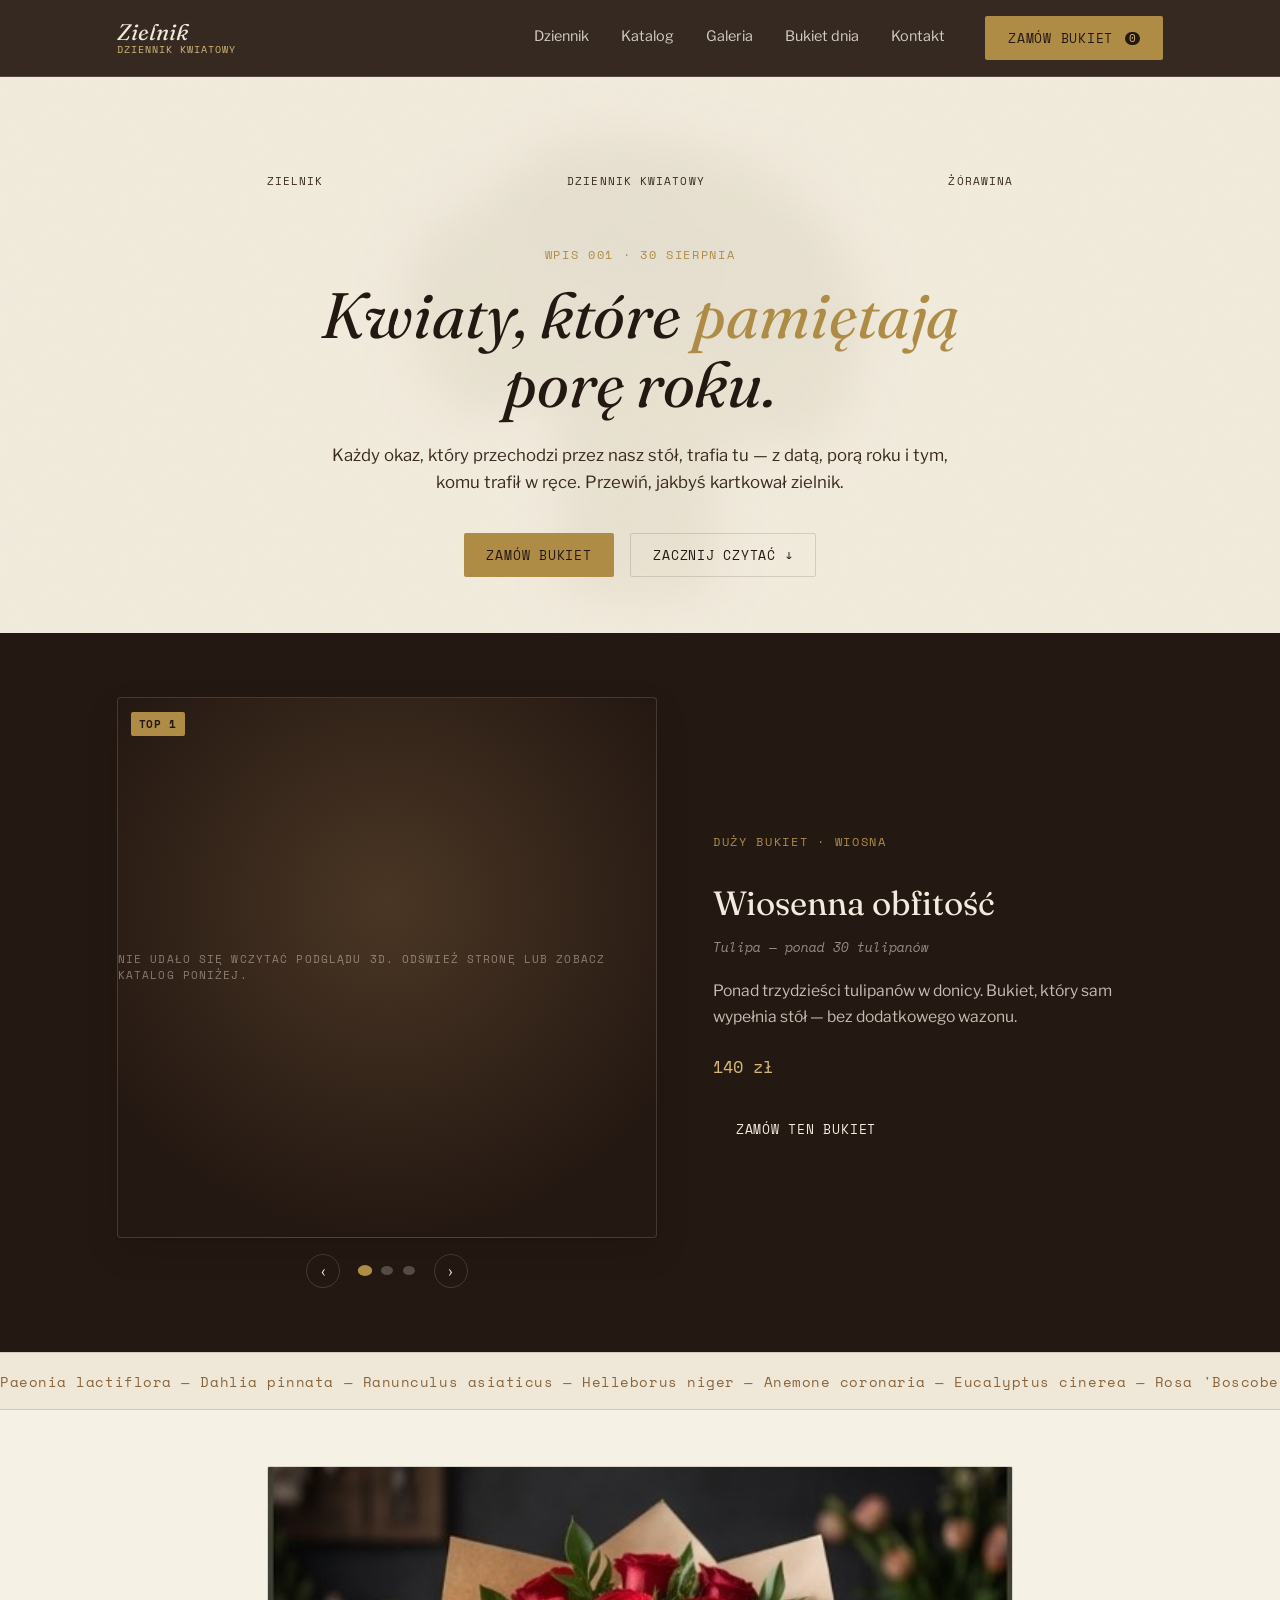
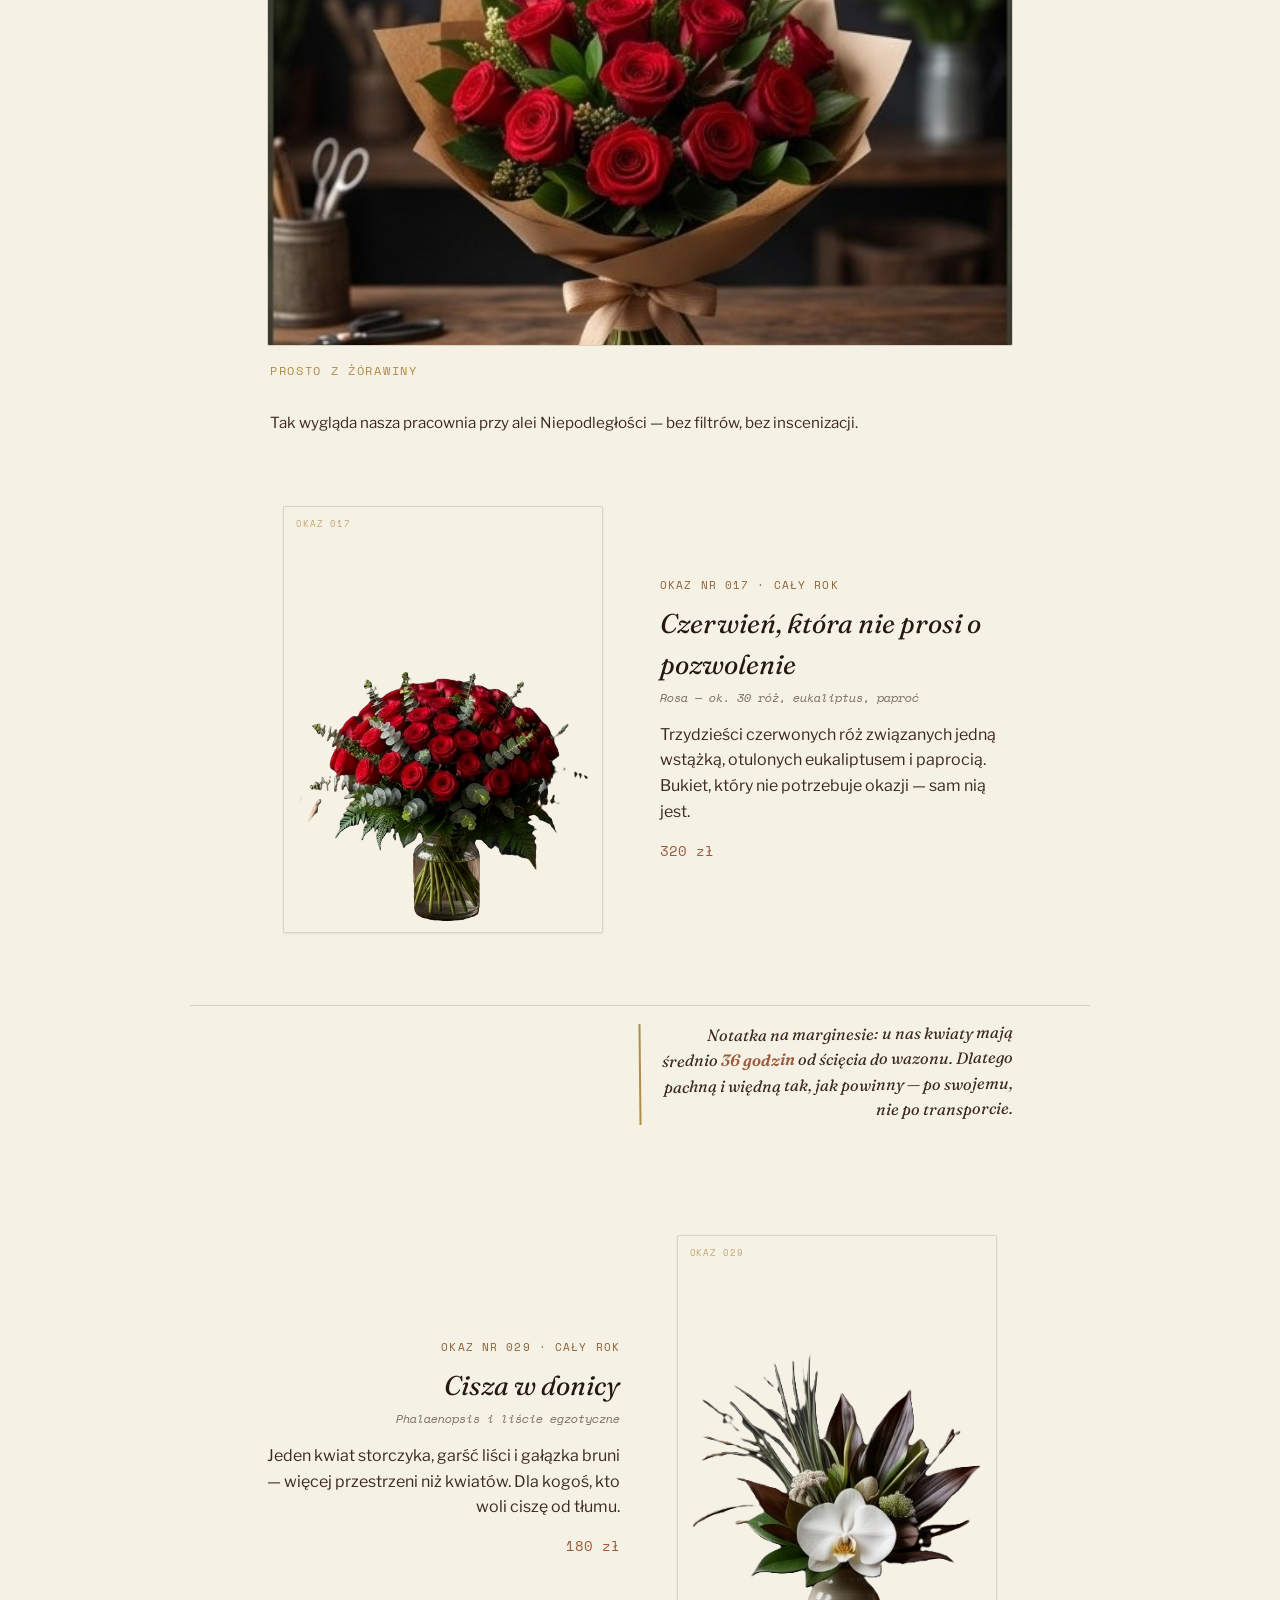
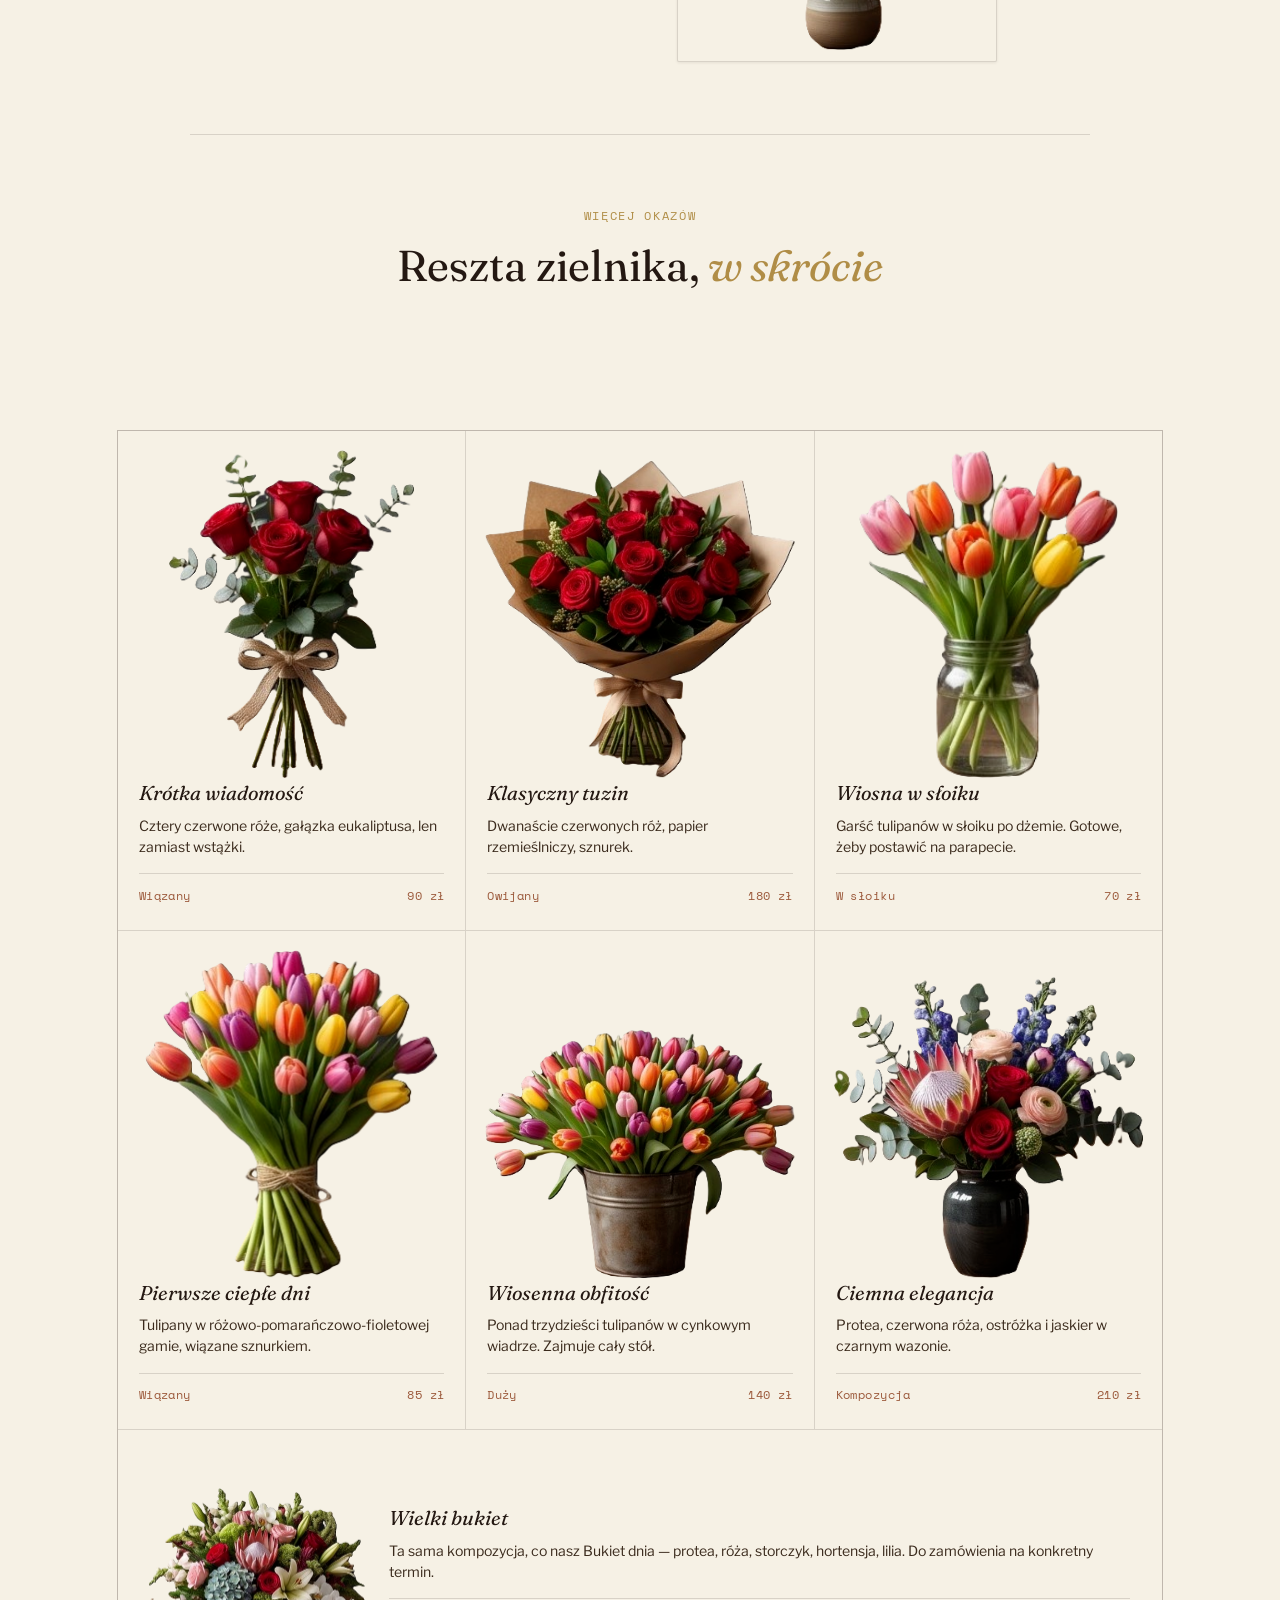
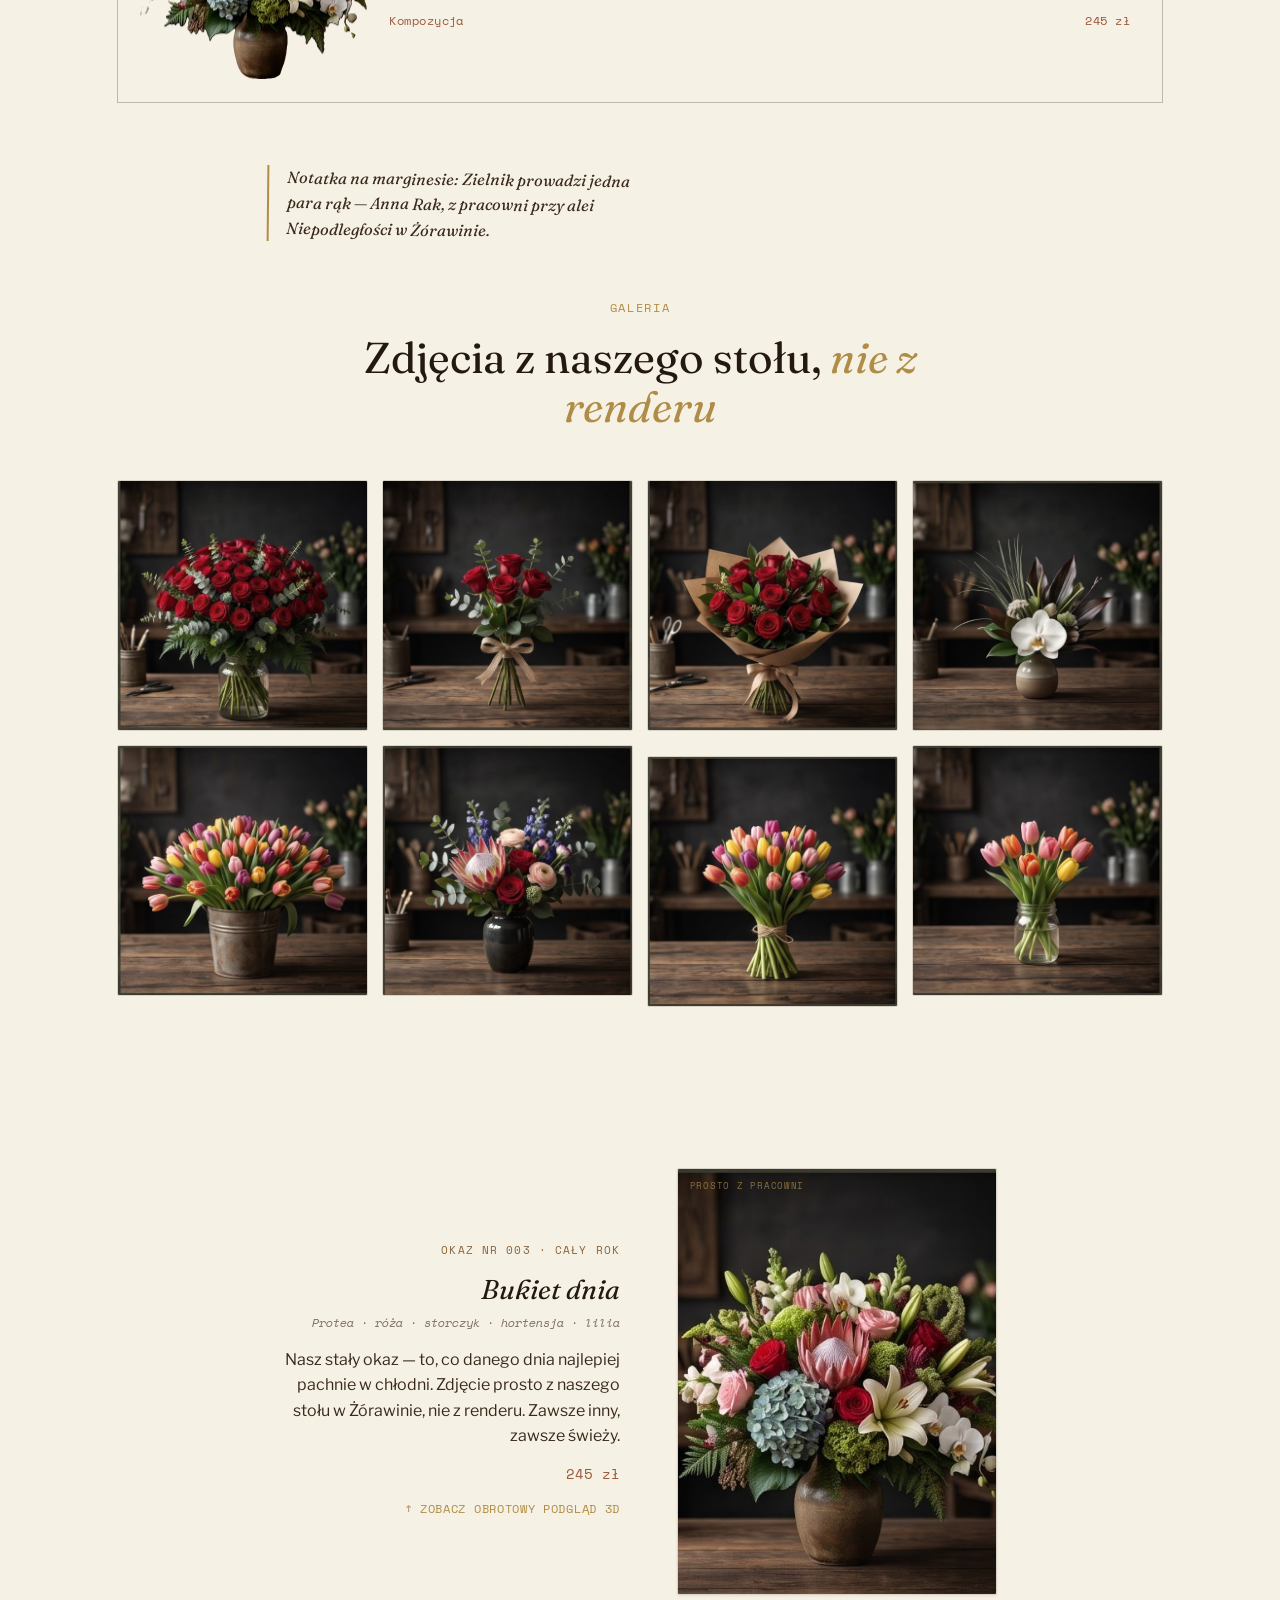
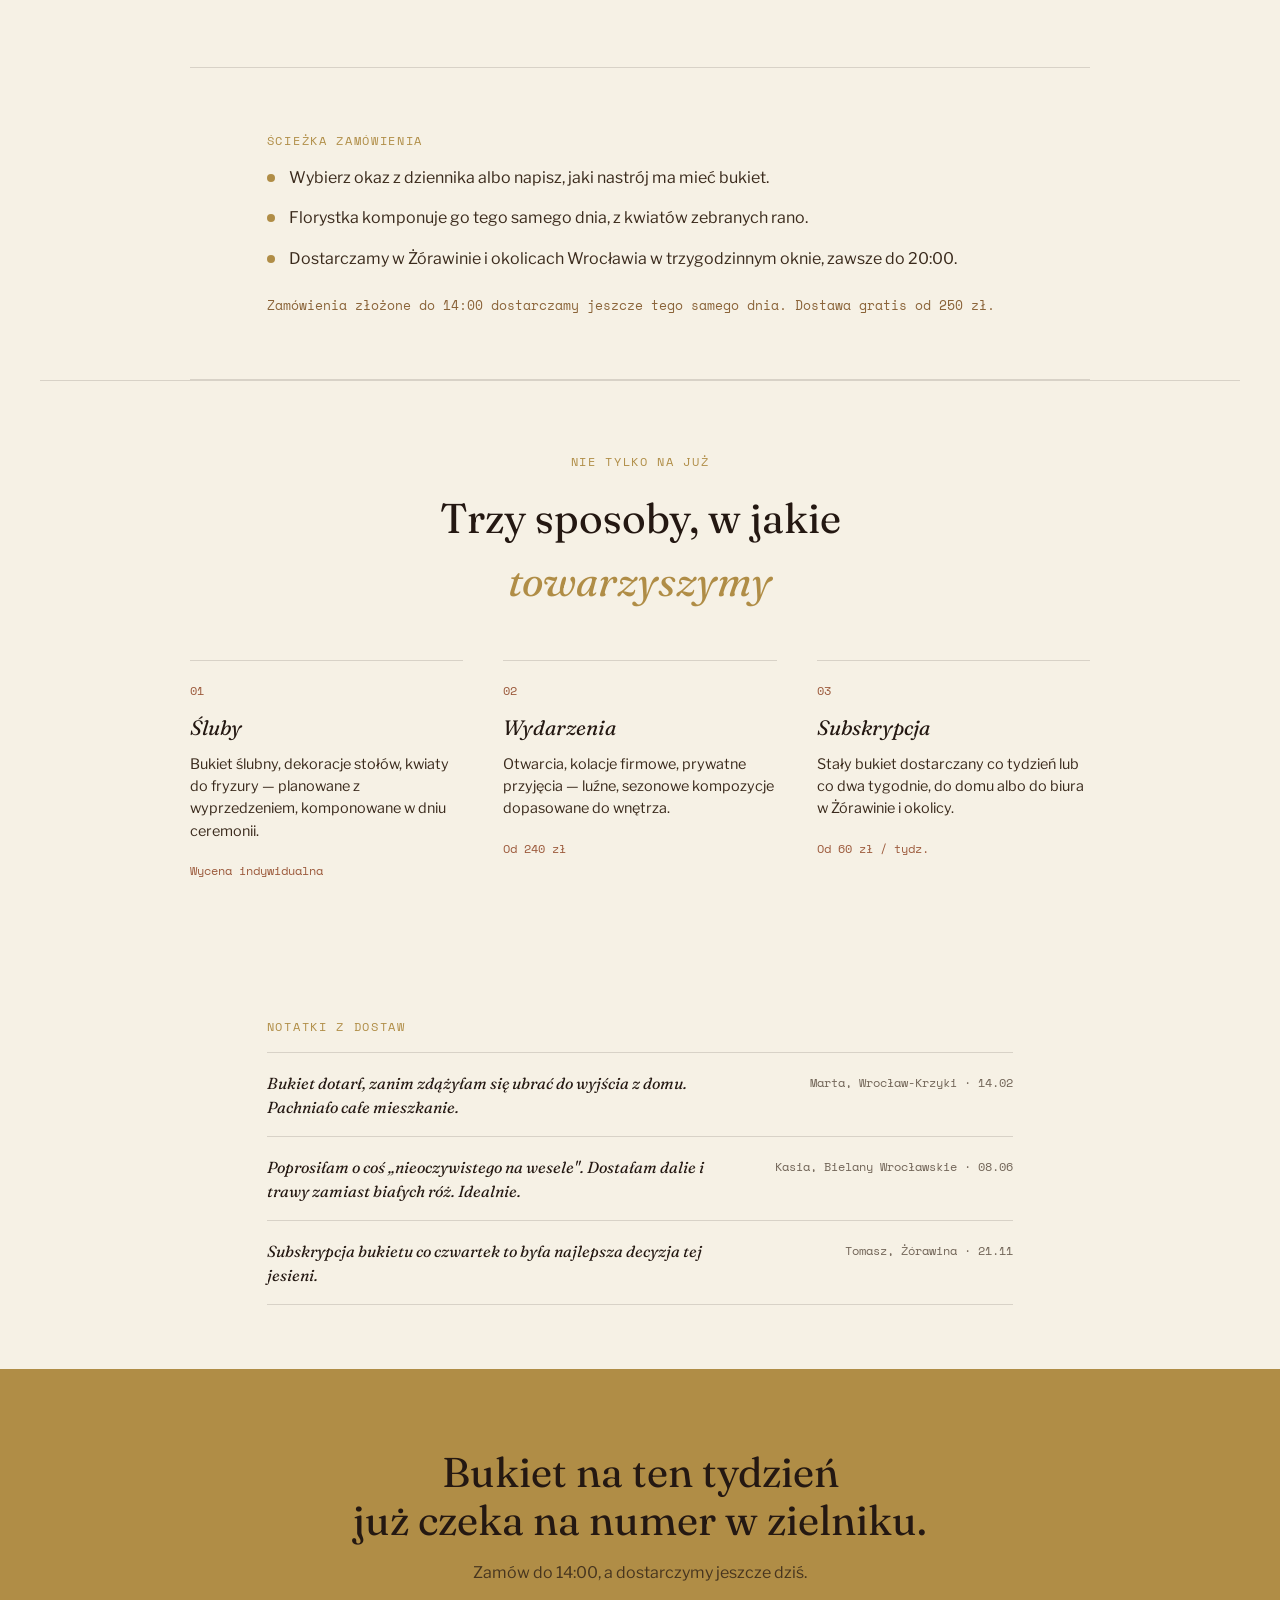
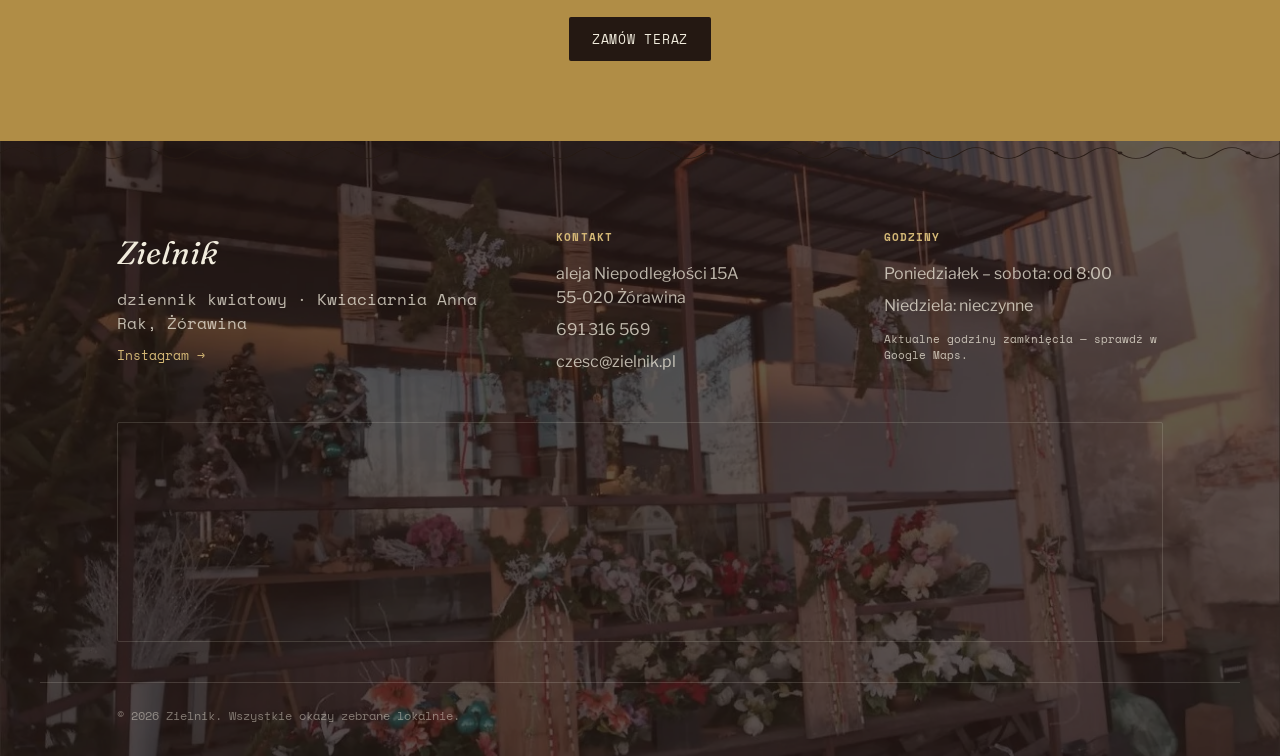
==== index.html @ 4143777c "Build full Zielnik florist site: journal layout, 3D viewer, cart, pastel variants Co-Authored-By: Cl" ====
<!DOCTYPE html>
<html lang="pl">
<head>
<meta charset="UTF-8">
<meta name="viewport" content="width=device-width, initial-scale=1.0">
<title>Zielnik — kwiaciarnia autorska, Żórawina k. Wrocławia</title>
<meta name="description" content="Zielnik to kwiaciarnia autorska w Żórawinie pod Wrocławiem. Komponujemy bukiety z kwiatów zebranych tego samego dnia — bez chłodni, bez foremek.">
<link rel="icon" href="data:image/svg+xml,%3Csvg xmlns='http://www.w3.org/2000/svg' viewBox='0 0 100 100'%3E%3Ctext y='.9em' font-size='90'%3E%F0%9F%8C%BF%3C/text%3E%3C/svg%3E">
<link rel="preconnect" href="https://fonts.googleapis.com">
<link rel="preconnect" href="https://fonts.gstatic.com" crossorigin>
<link href="https://fonts.googleapis.com/css2?family=Fraunces:ital,opsz,wght@0,9..144,300;0,9..144,400;0,9..144,500;0,9..144,600;1,9..144,400;1,9..144,500&family=Libre+Franklin:wght@300;400;500;600&family=Space+Mono:wght@400;700&display=swap" rel="stylesheet">
<link rel="stylesheet" href="css/style.css?v=11">
<script type="importmap">
{
  "imports": {
    "three": "https://unpkg.com/three@0.184.0/build/three.module.js",
    "three/addons/controls/OrbitControls.js": "https://unpkg.com/three@0.184.0/examples/jsm/controls/OrbitControls.js",
    "three/addons/loaders/GLTFLoader.js": "https://unpkg.com/three@0.184.0/examples/jsm/loaders/GLTFLoader.js"
  },
  "integrity": {
    "https://unpkg.com/three@0.184.0/build/three.module.js": "sha384-8FCZ1eVO6it4+pbec2aDtnTrwjWXZLJRC+MAGCIPDgsYnUrl/E0A2YlF8ioMKI/J",
    "https://unpkg.com/three@0.184.0/build/three.core.js": "sha384-dw2ooPewaEIrAgl6oFDBmmBWCE9oW9LxRGcfwZ0hLvEprzo202wXl7vCYHRlSnOT",
    "https://unpkg.com/three@0.184.0/examples/jsm/controls/OrbitControls.js": "sha384-4rziNxOBZKQ69i+w+f89KJ55TCYquwchVbByQwmaOeIOXdOU2PLDn3kOfXHwIJC9"
  }
}
</script>
</head>
<body>

<div class="grain" aria-hidden="true"></div>
<a class="skip-link" href="#glowna-tresc">Przejdź do treści</a>

<header class="nav" data-reveal>
  <div class="nav__inner">
    <a href="#" class="nav__mark">
      <span class="nav__mark-main">Zielnik</span>
      <span class="nav__mark-sub mono">dziennik kwiatowy</span>
    </a>
    <nav class="nav__links" aria-label="Nawigacja główna">
      <a href="#dziennik">Dziennik</a>
      <a href="#katalog">Katalog</a>
      <a href="#galeria">Galeria</a>
      <a href="#bukiet-3d">Bukiet dnia</a>
      <a href="#kontakt">Kontakt</a>
    </nav>
    <a href="#bukiet-3d" class="btn btn--brass nav__cta">Zamów bukiet<span class="cart-count mono" data-cart-count hidden>0</span></a>
    <button class="nav__toggle" aria-label="Otwórz menu" aria-expanded="false" aria-controls="mobile-menu">
      <span></span><span></span><span></span>
    </button>
  </div>
  <div class="mobile-menu" id="mobile-menu">
    <a href="#dziennik">Dziennik</a>
    <a href="#katalog">Katalog</a>
    <a href="#galeria">Galeria</a>
    <a href="#bukiet-3d">Bukiet dnia</a>
    <a href="#kontakt">Kontakt</a>
    <a href="#bukiet-3d" class="btn btn--brass">Zamów bukiet<span class="cart-count mono" data-cart-count hidden>0</span></a>
  </div>
</header>

<main id="glowna-tresc">

  <!-- COVER -->
  <section class="cover" id="dziennik">
    <video class="cover__video" autoplay muted loop playsinline preload="auto" poster="assets/cover-bg.jpg" aria-hidden="true">
      <source src="assets/Florist_creating_bouquet_1080p_20260910085349%20-%20Trim.mp4" type="video/mp4">
    </video>
    <div class="cover__scrim" aria-hidden="true"></div>
    <div class="cover__inner">
      <div class="cover__meta mono" data-reveal>
        <span>Zielnik</span><span>Dziennik kwiatowy</span><span>Żórawina</span>
      </div>
      <p class="eyebrow mono cover__eyebrow" data-reveal>Wpis 001 · 30 sierpnia</p>
      <h1 class="cover__title" data-reveal>Kwiaty, które <em>pamiętają</em> porę roku.</h1>
      <p class="cover__lede" data-reveal>
        Każdy okaz, który przechodzi przez nasz stół, trafia tu — z datą, porą roku i tym,
        komu trafił w ręce. Przewiń, jakbyś kartkował zielnik.
      </p>
      <div class="cover__ctas" data-reveal>
        <a href="#bukiet-3d" class="btn btn--brass">Zamów bukiet</a>
        <a href="#spread-012" class="btn btn--ghost-ink">Zacznij czytać ↓</a>
      </div>
    </div>
  </section>

  <!-- LIVE 3D SPECIMEN — Top 3 slider -->
  <section class="viewer-block" id="bukiet-3d" data-reveal>
    <div class="viewer-block__frame">
      <div class="viewer-block__canvas-wrap">
        <span class="viewer-block__rank mono" data-slide-rank>Top 1</span>
        <div id="bouquet-viewer" class="viewer-block__canvas" role="img" aria-label="Obrotowy podgląd 3D — przeciągnij, aby obrócić, przewiń, aby przybliżyć">
          <p class="viewer-block__loading mono">ładowanie okazu…</p>
          <p class="viewer-block__hint mono">przeciągnij, by obrócić</p>
        </div>
        <div class="viewer-block__nav">
          <button type="button" class="viewer-block__arrow viewer-block__arrow--prev" aria-label="Poprzedni bukiet">‹</button>
          <div class="viewer-block__dots" role="tablist" aria-label="Wybierz bukiet z Top 3">
            <button type="button" class="viewer-block__dot is-active" aria-label="Bukiet 1"></button>
            <button type="button" class="viewer-block__dot" aria-label="Bukiet 2"></button>
            <button type="button" class="viewer-block__dot" aria-label="Bukiet 3"></button>
          </div>
          <button type="button" class="viewer-block__arrow viewer-block__arrow--next" aria-label="Następny bukiet">›</button>
        </div>
      </div>
      <div class="viewer-block__info">
        <span class="eyebrow mono" data-slide-okaz>Duży bukiet · wiosna</span>
        <h2 class="viewer-block__title" data-slide-title>Wiosenna obfitość</h2>
        <p class="viewer-block__latin mono" data-slide-latin>Tulipa — ponad 30 tulipanów</p>
        <p class="viewer-block__desc" data-slide-desc>
          Ponad trzydzieści tulipanów w donicy. Bukiet, który sam wypełnia stół —
          bez dodatkowego wazonu.
        </p>
        <span class="viewer-block__price mono" data-slide-price>140 zł</span>
        <a href="#kontakt" class="btn btn--ink">Zamów ten bukiet</a>
      </div>
    </div>
  </section>

  <!-- MARQUEE -->
  <div class="marquee mono" aria-hidden="true">
    <div class="marquee__track">
      <span>Paeonia lactiflora — Dahlia pinnata — Ranunculus asiaticus — Helleborus niger — Anemone coronaria — Eucalyptus cinerea — Rosa 'Boscobel' — Delphinium elatum — </span>
      <span>Paeonia lactiflora — Dahlia pinnata — Ranunculus asiaticus — Helleborus niger — Anemone coronaria — Eucalyptus cinerea — Rosa 'Boscobel' — Delphinium elatum — </span>
    </div>
  </div>

  <!-- WORKSHOP: real interior photo -->
  <section class="workshop-block" data-reveal>
    <img class="workshop-block__photo" src="assets/bukiety/foto/bukiet-2.jpg" alt="Stół pracowni Zielnika — róże, narzędzia i papier do owijania" loading="lazy" width="512" height="512">
    <div class="workshop-block__caption">
      <span class="eyebrow mono">Prosto z Żórawiny</span>
      <p>Tak wygląda nasza pracownia przy alei Niepodległości — bez filtrów, bez inscenizacji.</p>
    </div>
  </section>

  <!-- SPREAD 017 -->
  <article class="spread" id="spread-012" data-reveal data-product="czerwien-ktora-nie-prosi" role="button" tabindex="0">
    <div class="spread__plate">
      <span class="spread__plate-tag mono" aria-hidden="true">Okaz 017</span>
      <img class="spread__photo" src="assets/bukiety/cutout/bukiet-3.png" alt="Bukiet trzydziestu czerwonych róż z eukaliptusem i paprocią" loading="lazy" width="448" height="386">
      <button type="button" class="quick-add quick-add--spread" data-quick-add="czerwien-ktora-nie-prosi" aria-label="Dodaj do koszyka: Czerwień, która nie prosi o pozwolenie"><svg viewBox="0 0 24 24" width="17" height="17" fill="none" stroke="currentColor" stroke-width="2" stroke-linecap="round" stroke-linejoin="round" aria-hidden="true"><circle cx="9" cy="21" r="1"/><circle cx="20" cy="21" r="1"/><path d="M1 1h4l2.68 13.39a2 2 0 0 0 2 1.61h9.72a2 2 0 0 0 2-1.61L23 6H6"/></svg></button>
    </div>
    <div class="spread__info">
      <span class="mono spread__number">Okaz nr 017 · cały rok</span>
      <h3 class="spread__name">Czerwień, która nie prosi o pozwolenie</h3>
      <p class="spread__latin mono">Rosa — ok. 30 róż, eukaliptus, paproć</p>
      <p class="spread__desc">Trzydzieści czerwonych róż związanych jedną wstążką, otulonych eukaliptusem i paprocią. Bukiet, który nie potrzebuje okazji — sam nią jest.</p>
      <span class="spread__price mono">320 zł</span>
    </div>
  </article>

  <!-- MARGINALIA -->
  <aside class="marginalia marginalia--right" data-reveal>
    <p>Notatka na marginesie: u nas kwiaty mają średnio <strong>36 godzin</strong> od ścięcia do wazonu. Dlatego pachną i więdną tak, jak powinny — po swojemu, nie po transporcie.</p>
  </aside>

  <!-- SPREAD 029 (reversed) -->
  <article class="spread spread--reverse" data-reveal data-product="cisza-w-donicy" role="button" tabindex="0">
    <div class="spread__plate">
      <span class="spread__plate-tag mono" aria-hidden="true">Okaz 029</span>
      <img class="spread__photo" src="assets/bukiety/cutout/bukiet-7.png" alt="Minimalistyczna kompozycja z jednym storczykiem i liśćmi egzotycznymi" loading="lazy" width="331" height="339">
      <button type="button" class="quick-add quick-add--spread" data-quick-add="cisza-w-donicy" aria-label="Dodaj do koszyka: Cisza w donicy"><svg viewBox="0 0 24 24" width="17" height="17" fill="none" stroke="currentColor" stroke-width="2" stroke-linecap="round" stroke-linejoin="round" aria-hidden="true"><circle cx="9" cy="21" r="1"/><circle cx="20" cy="21" r="1"/><path d="M1 1h4l2.68 13.39a2 2 0 0 0 2 1.61h9.72a2 2 0 0 0 2-1.61L23 6H6"/></svg></button>
    </div>
    <div class="spread__info">
      <span class="mono spread__number">Okaz nr 029 · cały rok</span>
      <h3 class="spread__name">Cisza w donicy</h3>
      <p class="spread__latin mono">Phalaenopsis i liście egzotyczne</p>
      <p class="spread__desc">Jeden kwiat storczyka, garść liści i gałązka bruni — więcej przestrzeni niż kwiatów. Dla kogoś, kto woli ciszę od tłumu.</p>
      <span class="spread__price mono">180 zł</span>
    </div>
  </article>

  <!-- KATALOG grid: the rest of the herbarium, in short -->
  <section class="katalog" id="katalog">
    <div class="katalog__header">
      <p class="eyebrow mono" data-reveal>Więcej okazów</p>
      <h2 class="katalog__title" data-reveal>Reszta zielnika, <em>w skrócie</em></h2>
      <p class="katalog__intro" data-reveal>
        Nie każdy okaz dostaje własną stronę — te trafiają tu, w skróconej formie.
        Wszystkie dostępne od ręki, w Żórawinie i okolicach Wrocławia.
      </p>
    </div>
    <div class="katalog__grid">
      <article class="katalog-card" data-reveal data-product="krotka-wiadomosc" role="button" tabindex="0">
        <div class="katalog-card__plate">
          <img src="assets/bukiety/cutout/bukiet-1.png" alt="Mini bukiet z czterech czerwonych róż i eukaliptusa" loading="lazy" width="265" height="355">
          <button type="button" class="quick-add" data-quick-add="krotka-wiadomosc" aria-label="Dodaj do koszyka: Krótka wiadomość"><svg viewBox="0 0 24 24" width="17" height="17" fill="none" stroke="currentColor" stroke-width="2" stroke-linecap="round" stroke-linejoin="round" aria-hidden="true"><circle cx="9" cy="21" r="1"/><circle cx="20" cy="21" r="1"/><path d="M1 1h4l2.68 13.39a2 2 0 0 0 2 1.61h9.72a2 2 0 0 0 2-1.61L23 6H6"/></svg></button>
        </div>
        <div class="katalog-card__info">
          <h3>Krótka wiadomość</h3>
          <p>Cztery czerwone róże, gałązka eukaliptusa, len zamiast wstążki.</p>
          <div class="katalog-card__meta mono"><span>Wiązany</span><span>90 zł</span></div>
        </div>
      </article>
      <article class="katalog-card" data-reveal data-product="klasyczny-tuzin" role="button" tabindex="0">
        <div class="katalog-card__plate">
          <img src="assets/bukiety/cutout/bukiet-2.png" alt="Tuzin czerwonych róż owinięty w papier rzemieślniczy" loading="lazy" width="371" height="381">
          <button type="button" class="quick-add" data-quick-add="klasyczny-tuzin" aria-label="Dodaj do koszyka: Klasyczny tuzin"><svg viewBox="0 0 24 24" width="17" height="17" fill="none" stroke="currentColor" stroke-width="2" stroke-linecap="round" stroke-linejoin="round" aria-hidden="true"><circle cx="9" cy="21" r="1"/><circle cx="20" cy="21" r="1"/><path d="M1 1h4l2.68 13.39a2 2 0 0 0 2 1.61h9.72a2 2 0 0 0 2-1.61L23 6H6"/></svg></button>
        </div>
        <div class="katalog-card__info">
          <h3>Klasyczny tuzin</h3>
          <p>Dwanaście czerwonych róż, papier rzemieślniczy, sznurek.</p>
          <div class="katalog-card__meta mono"><span>Owijany</span><span>180 zł</span></div>
        </div>
      </article>
      <article class="katalog-card" data-reveal data-product="wiosna-w-sloiku" role="button" tabindex="0">
        <div class="katalog-card__plate">
          <img src="assets/bukiety/cutout/bukiet-4.png" alt="Mini tulipany w słoiku" loading="lazy" width="234" height="296">
          <button type="button" class="quick-add" data-quick-add="wiosna-w-sloiku" aria-label="Dodaj do koszyka: Wiosna w słoiku"><svg viewBox="0 0 24 24" width="17" height="17" fill="none" stroke="currentColor" stroke-width="2" stroke-linecap="round" stroke-linejoin="round" aria-hidden="true"><circle cx="9" cy="21" r="1"/><circle cx="20" cy="21" r="1"/><path d="M1 1h4l2.68 13.39a2 2 0 0 0 2 1.61h9.72a2 2 0 0 0 2-1.61L23 6H6"/></svg></button>
        </div>
        <div class="katalog-card__info">
          <h3>Wiosna w słoiku</h3>
          <p>Garść tulipanów w słoiku po dżemie. Gotowe, żeby postawić na parapecie.</p>
          <div class="katalog-card__meta mono"><span>W słoiku</span><span>70 zł</span></div>
        </div>
      </article>
      <article class="katalog-card" data-reveal data-product="pierwsze-cieple-dni" role="button" tabindex="0">
        <div class="katalog-card__plate">
          <img src="assets/bukiety/cutout/bukiet-5.png" alt="Kolorowe tulipany wiązane sznurkiem" loading="lazy" width="294" height="329">
          <button type="button" class="quick-add" data-quick-add="pierwsze-cieple-dni" aria-label="Dodaj do koszyka: Pierwsze ciepłe dni"><svg viewBox="0 0 24 24" width="17" height="17" fill="none" stroke="currentColor" stroke-width="2" stroke-linecap="round" stroke-linejoin="round" aria-hidden="true"><circle cx="9" cy="21" r="1"/><circle cx="20" cy="21" r="1"/><path d="M1 1h4l2.68 13.39a2 2 0 0 0 2 1.61h9.72a2 2 0 0 0 2-1.61L23 6H6"/></svg></button>
        </div>
        <div class="katalog-card__info">
          <h3>Pierwsze ciepłe dni</h3>
          <p>Tulipany w różowo-pomarańczowo-fioletowej gamie, wiązane sznurkiem.</p>
          <div class="katalog-card__meta mono"><span>Wiązany</span><span>85 zł</span></div>
        </div>
      </article>
      <article class="katalog-card" data-reveal data-product="wiosenna-obfitosc" role="button" tabindex="0">
        <div class="katalog-card__plate">
          <img src="assets/bukiety/cutout/bukiet-6.png" alt="Obfity bukiet tulipanów w cynkowym wiadrze" loading="lazy" width="419" height="336">
          <button type="button" class="quick-add" data-quick-add="wiosenna-obfitosc" aria-label="Dodaj do koszyka: Wiosenna obfitość"><svg viewBox="0 0 24 24" width="17" height="17" fill="none" stroke="currentColor" stroke-width="2" stroke-linecap="round" stroke-linejoin="round" aria-hidden="true"><circle cx="9" cy="21" r="1"/><circle cx="20" cy="21" r="1"/><path d="M1 1h4l2.68 13.39a2 2 0 0 0 2 1.61h9.72a2 2 0 0 0 2-1.61L23 6H6"/></svg></button>
        </div>
        <div class="katalog-card__info">
          <h3>Wiosenna obfitość</h3>
          <p>Ponad trzydzieści tulipanów w cynkowym wiadrze. Zajmuje cały stół.</p>
          <div class="katalog-card__meta mono"><span>Duży</span><span>140 zł</span></div>
        </div>
      </article>
      <article class="katalog-card" data-reveal data-product="ciemna-elegancja" role="button" tabindex="0">
        <div class="katalog-card__plate">
          <img src="assets/bukiety/cutout/bukiet-8.png" alt="Kompozycja z protei, czerwonej róży, ostróżki i jaskra w czarnym wazonie" loading="lazy" width="372" height="362">
          <button type="button" class="quick-add" data-quick-add="ciemna-elegancja" aria-label="Dodaj do koszyka: Ciemna elegancja"><svg viewBox="0 0 24 24" width="17" height="17" fill="none" stroke="currentColor" stroke-width="2" stroke-linecap="round" stroke-linejoin="round" aria-hidden="true"><circle cx="9" cy="21" r="1"/><circle cx="20" cy="21" r="1"/><path d="M1 1h4l2.68 13.39a2 2 0 0 0 2 1.61h9.72a2 2 0 0 0 2-1.61L23 6H6"/></svg></button>
        </div>
        <div class="katalog-card__info">
          <h3>Ciemna elegancja</h3>
          <p>Protea, czerwona róża, ostróżka i jaskier w czarnym wazonie.</p>
          <div class="katalog-card__meta mono"><span>Kompozycja</span><span>210 zł</span></div>
        </div>
      </article>
      <article class="katalog-card katalog-card--wide" data-reveal data-product="wielki-bukiet" role="button" tabindex="0">
        <div class="katalog-card__plate">
          <img src="assets/bukiety/cutout/bukiet-9.png" alt="Wielka kompozycja z protei, róży, storczyka, hortensji i lilii" loading="lazy" width="454" height="383">
          <button type="button" class="quick-add" data-quick-add="wielki-bukiet" aria-label="Dodaj do koszyka: Wielki bukiet"><svg viewBox="0 0 24 24" width="17" height="17" fill="none" stroke="currentColor" stroke-width="2" stroke-linecap="round" stroke-linejoin="round" aria-hidden="true"><circle cx="9" cy="21" r="1"/><circle cx="20" cy="21" r="1"/><path d="M1 1h4l2.68 13.39a2 2 0 0 0 2 1.61h9.72a2 2 0 0 0 2-1.61L23 6H6"/></svg></button>
        </div>
        <div class="katalog-card__info">
          <h3>Wielki bukiet</h3>
          <p>Ta sama kompozycja, co nasz Bukiet dnia — protea, róża, storczyk, hortensja, lilia. Do zamówienia na konkretny termin.</p>
          <div class="katalog-card__meta mono"><span>Kompozycja</span><span>245 zł</span></div>
        </div>
      </article>
    </div>
  </section>

  <!-- MARGINALIA 2 -->
  <aside class="marginalia marginalia--left" data-reveal>
    <p>Notatka na marginesie: Zielnik prowadzi jedna para rąk — Anna Rak, z pracowni przy alei Niepodległości w Żórawinie.</p>
  </aside>

  <!-- GALLERY: real photography, proving it's not a render -->
  <section class="gallery" id="galeria">
    <p class="eyebrow mono gallery__eyebrow" data-reveal>Galeria</p>
    <h2 class="gallery__title" data-reveal>Zdjęcia z naszego stołu, <em>nie z renderu</em></h2>
    <div class="gallery__grid">
      <div class="gallery__item" data-reveal><img src="assets/bukiety/foto/bukiet-3.jpg" alt="Bukiet trzydziestu czerwonych róż na drewnianym stole" loading="lazy" width="512" height="512"></div>
      <div class="gallery__item" data-reveal><img src="assets/bukiety/foto/bukiet-6.jpg" alt="Tulipany w cynkowym wiadrze w pracowni" loading="lazy" width="512" height="512"></div>
      <div class="gallery__item" data-reveal><img src="assets/bukiety/foto/bukiet-1.jpg" alt="Cztery czerwone róże na stole florystki" loading="lazy" width="512" height="512"></div>
      <div class="gallery__item" data-reveal><img src="assets/bukiety/foto/bukiet-8.jpg" alt="Ciemna kompozycja z protei i róż w czarnym wazonie" loading="lazy" width="512" height="512"></div>
      <div class="gallery__item" data-reveal><img src="assets/bukiety/foto/bukiet-2.jpg" alt="Tuzin róż owinięty w papier na stole" loading="lazy" width="512" height="512"></div>
      <div class="gallery__item" data-reveal><img src="assets/bukiety/foto/bukiet-5.jpg" alt="Kolorowe tulipany związane sznurkiem" loading="lazy" width="512" height="512"></div>
      <div class="gallery__item" data-reveal><img src="assets/bukiety/foto/bukiet-7.jpg" alt="Minimalistyczna kompozycja ze storczykiem" loading="lazy" width="512" height="512"></div>
      <div class="gallery__item" data-reveal><img src="assets/bukiety/foto/bukiet-4.jpg" alt="Tulipany w słoiku na parapecie" loading="lazy" width="512" height="512"></div>
    </div>
  </section>

  <!-- SPREAD 003 signature, points back to the 3D viewer -->
  <article class="spread spread--reverse spread--signature" data-reveal data-product="wielki-bukiet" role="button" tabindex="0">
    <div class="spread__plate spread__plate--photo">
      <span class="spread__plate-tag mono" aria-hidden="true">Prosto z pracowni</span>
      <img class="spread__photo" src="assets/bukiety/foto/bukiet-9.jpg" alt="Prawdziwy, luksusowy bukiet dnia skomponowany w pracowni Zielnika, Żórawina" loading="lazy" width="512" height="512">
      <button type="button" class="quick-add quick-add--spread" data-quick-add="wielki-bukiet" aria-label="Dodaj do koszyka: Bukiet dnia"><svg viewBox="0 0 24 24" width="17" height="17" fill="none" stroke="currentColor" stroke-width="2" stroke-linecap="round" stroke-linejoin="round" aria-hidden="true"><circle cx="9" cy="21" r="1"/><circle cx="20" cy="21" r="1"/><path d="M1 1h4l2.68 13.39a2 2 0 0 0 2 1.61h9.72a2 2 0 0 0 2-1.61L23 6H6"/></svg></button>
    </div>
    <div class="spread__info">
      <span class="mono spread__number">Okaz nr 003 · cały rok</span>
      <h3 class="spread__name">Bukiet dnia</h3>
      <p class="spread__latin mono">Protea &middot; róża &middot; storczyk &middot; hortensja &middot; lilia</p>
      <p class="spread__desc">Nasz stały okaz — to, co danego dnia najlepiej pachnie w chłodni. Zdjęcie prosto z naszego stołu w Żórawinie, nie z renderu. Zawsze inny, zawsze świeży.</p>
      <span class="spread__price mono">245 zł</span>
      <a href="#bukiet-3d" class="spread__3d-link mono">↑ zobacz obrotowy podgląd 3D</a>
    </div>
  </article>

  <!-- PROCESS ribbon -->
  <section class="process-ribbon" id="jak-to-dziala" data-reveal>
    <p class="eyebrow mono">Ścieżka zamówienia</p>
    <ol class="process-ribbon__list">
      <li><span class="process-ribbon__dot" aria-hidden="true"></span>Wybierz okaz z dziennika albo napisz, jaki nastrój ma mieć bukiet.</li>
      <li><span class="process-ribbon__dot" aria-hidden="true"></span>Florystka komponuje go tego samego dnia, z kwiatów zebranych rano.</li>
      <li><span class="process-ribbon__dot" aria-hidden="true"></span>Dostarczamy w Żórawinie i okolicach Wrocławia w trzygodzinnym oknie, zawsze do 20:00.</li>
    </ol>
    <p class="process-ribbon__note mono">Zamówienia złożone do 14:00 dostarczamy jeszcze tego samego dnia. Dostawa gratis od 250 zł.</p>
  </section>

  <!-- OKAZJE: three ways we keep flowers in your life -->
  <section class="okazje" id="okazje" data-reveal>
    <p class="eyebrow mono">Nie tylko na już</p>
    <h2 class="okazje__title">Trzy sposoby, w jakie <em>towarzyszymy</em></h2>
    <div class="okazje__grid">
      <article class="okazje-card">
        <span class="okazje-card__num mono">01</span>
        <h3>Śluby</h3>
        <p>Bukiet ślubny, dekoracje stołów, kwiaty do fryzury — planowane z wyprzedzeniem, komponowane w dniu ceremonii.</p>
        <span class="mono">Wycena indywidualna</span>
      </article>
      <article class="okazje-card">
        <span class="okazje-card__num mono">02</span>
        <h3>Wydarzenia</h3>
        <p>Otwarcia, kolacje firmowe, prywatne przyjęcia — luźne, sezonowe kompozycje dopasowane do wnętrza.</p>
        <span class="mono">Od 240 zł</span>
      </article>
      <article class="okazje-card">
        <span class="okazje-card__num mono">03</span>
        <h3>Subskrypcja</h3>
        <p>Stały bukiet dostarczany co tydzień lub co dwa tygodnie, do domu albo do biura w Żórawinie i okolicy.</p>
        <span class="mono">Od 60 zł / tydz.</span>
      </article>
    </div>
  </section>

  <!-- APPENDIX: notatki z dostaw -->
  <section class="appendix" id="notatki" data-reveal>
    <p class="eyebrow mono">Notatki z dostaw</p>
    <ul class="appendix__list">
      <li><p>Bukiet dotarł, zanim zdążyłam się ubrać do wyjścia z domu. Pachniało całe mieszkanie.</p><span class="mono">Marta, Wrocław-Krzyki · 14.02</span></li>
      <li><p>Poprosiłam o coś „nieoczywistego na wesele". Dostałam dalie i trawy zamiast białych róż. Idealnie.</p><span class="mono">Kasia, Bielany Wrocławskie · 08.06</span></li>
      <li><p>Subskrypcja bukietu co czwartek to była najlepsza decyzja tej jesieni.</p><span class="mono">Tomasz, Żórawina · 21.11</span></li>
    </ul>
  </section>

  <!-- CTA -->
  <section class="cta-panel" data-reveal>
    <h2>Bukiet na ten tydzień<br>już czeka na numer w zielniku.</h2>
    <p>Zamów do 14:00, a dostarczymy jeszcze dziś.</p>
    <a href="#kontakt" class="btn btn--ink">Zamów teraz</a>
  </section>

</main>

<footer class="footer" id="kontakt">
  <svg class="footer__border" viewBox="0 0 1200 40" preserveAspectRatio="none" aria-hidden="true"><rect width="1200" height="40" fill="url(#ill-border)"/></svg>
  <div class="footer__inner">
    <div class="footer__col footer__col--brand">
      <span class="footer__mark">Zielnik</span>
      <p class="mono">dziennik kwiatowy &middot; Kwiaciarnia Anna Rak, Żórawina</p>
      <a href="https://instagram.com" class="footer__social mono">Instagram →</a>
    </div>
    <div class="footer__col">
      <h4 class="mono">Kontakt</h4>
      <p>aleja Niepodległości 15A<br>55-020 Żórawina</p>
      <p><a href="tel:+48691316569">691 316 569</a></p>
      <p><a href="mailto:czesc@zielnik.pl">czesc@zielnik.pl</a></p>
    </div>
    <div class="footer__col">
      <h4 class="mono">Godziny</h4>
      <p>Poniedziałek – sobota: od 8:00</p>
      <p>Niedziela: nieczynne</p>
      <p class="footer__hours-note mono">Aktualne godziny zamknięcia — sprawdź w Google Maps.</p>
    </div>
  </div>
  <div class="footer__map">
    <iframe
      src="https://www.google.com/maps?q=aleja+Niepodleg%C5%82o%C5%9Bci+15A,+55-020+%C5%BB%C3%B3rawina&output=embed"
      width="100%" height="220" loading="lazy" referrerpolicy="no-referrer-when-downgrade"
      title="Mapa — Zielnik / Kwiaciarnia Anna Rak, aleja Niepodległości 15A, Żórawina"></iframe>
  </div>
  <div class="footer__bottom">
    <p>© 2026 Zielnik. Wszystkie okazy zebrane lokalnie.</p>
  </div>
</footer>

<!-- PRODUCT MODAL: size picker with live price summary -->
<div class="modal" id="bukiet-modal" hidden>
  <div class="modal__backdrop" data-modal-dismiss></div>
  <div class="modal__dialog" role="dialog" aria-modal="true" aria-labelledby="modal-title">
    <button type="button" class="modal__close" data-modal-dismiss aria-label="Zamknij okno">&times;</button>
    <div class="modal__media">
      <img data-modal-img src="" alt="">
    </div>
    <div class="modal__body">
      <span class="eyebrow mono" data-modal-tag></span>
      <h3 class="modal__title" id="modal-title" data-modal-title></h3>
      <p class="modal__desc" data-modal-desc></p>

      <div class="modal__group">
        <span class="modal__group-label mono">Rozmiar</span>
        <div class="modal__pills" data-modal-sizes role="radiogroup" aria-label="Wybierz rozmiar">
          <!-- size pills + "Specjalne" injected by js/modal.js -->
        </div>
        <p class="modal__group-detail" data-modal-size-detail></p>
      </div>

      <div class="modal__group">
        <span class="modal__group-label mono">Odbiór</span>
        <div class="modal__pills" data-modal-fulfillment role="radiogroup" aria-label="Sposób odbioru">
          <!-- 3 fulfillment pills injected by js/modal.js -->
        </div>
        <p class="modal__group-detail" data-modal-fulfillment-detail></p>
      </div>

      <div class="modal__summary">
        <span class="modal__summary-label mono">Podsumowanie</span>
        <span class="modal__summary-price mono" data-modal-price></span>
      </div>
      <p class="modal__summary-note mono" data-modal-summary-note></p>

      <div class="modal__actions" data-modal-actions-standard>
        <button type="button" class="btn btn--ghost-ink" data-modal-cart>Do koszyka</button>
        <button type="button" class="btn btn--brass" data-modal-checkout>Do kasy</button>
      </div>
      <div class="modal__actions" data-modal-actions-custom hidden>
        <a href="#" class="btn btn--brass" data-modal-inquiry>Zapytaj o wycenę</a>
      </div>
      <p class="modal__note mono" data-modal-note aria-live="polite"></p>
    </div>
  </div>
</div>

<!-- botanical line-art library -->
<svg width="0" height="0" style="position:absolute" aria-hidden="true">
  <defs>
    <g id="ill-ranunculus" fill="none" stroke="currentColor" stroke-width="1.6" stroke-linecap="round">
      <path d="M60 150 C58 120 56 100 60 78"/>
      <path d="M60 118 C48 122 40 130 34 140"/>
      <path d="M60 128 C72 130 82 136 88 146"/>
      <circle cx="60" cy="52" r="8"/>
      <circle cx="60" cy="52" r="16"/>
      <circle cx="60" cy="52" r="24"/>
      <path d="M60 28 C68 34 68 44 60 52 C52 44 52 34 60 28Z"/>
      <path d="M84 52 C78 60 68 60 60 52 C68 44 78 44 84 52Z"/>
      <path d="M60 76 C52 70 52 60 60 52 C68 60 68 70 60 76Z"/>
      <path d="M36 52 C42 44 52 44 60 52 C52 60 42 60 36 52Z"/>
    </g>
    <g id="ill-peony" fill="none" stroke="currentColor" stroke-width="1.6" stroke-linecap="round">
      <path d="M60 150 C56 118 58 96 60 80"/>
      <path d="M60 112 C46 116 38 124 30 132"/>
      <path d="M60 124 C74 126 84 132 90 142"/>
      <circle cx="60" cy="48" r="6"/>
      <path d="M60 48 C48 40 44 26 50 16 C58 22 60 36 60 48Z"/>
      <path d="M60 48 C72 40 76 26 70 16 C62 22 60 36 60 48Z"/>
      <path d="M60 48 C46 46 34 36 34 24 C46 22 58 32 60 48Z"/>
      <path d="M60 48 C74 46 86 36 86 24 C74 22 62 32 60 48Z"/>
      <path d="M60 48 C50 58 38 60 28 54 C34 44 48 40 60 48Z"/>
      <path d="M60 48 C70 58 82 60 92 54 C86 44 72 40 60 48Z"/>
      <path d="M60 48 C54 62 56 74 60 82 C64 74 66 62 60 48Z"/>
    </g>
    <g id="ill-dahlia" fill="none" stroke="currentColor" stroke-width="1.6" stroke-linecap="round">
      <path d="M60 150 C58 122 58 100 60 82"/>
      <path d="M60 116 C48 118 40 124 32 132"/>
      <path d="M60 128 C72 130 80 136 86 144"/>
      <circle cx="60" cy="52" r="5"/>
      <g>
        <path d="M60 52 L60 20"/>
        <path d="M60 52 L86 34"/>
        <path d="M60 52 L94 52"/>
        <path d="M60 52 L86 70"/>
        <path d="M60 52 L60 84"/>
        <path d="M60 52 L34 70"/>
        <path d="M60 52 L26 52"/>
        <path d="M60 52 L34 34"/>
      </g>
      <circle cx="60" cy="52" r="24" stroke-dasharray="2 5"/>
    </g>
    <g id="ill-aster" fill="none" stroke="currentColor" stroke-width="1.4" stroke-linecap="round">
      <path d="M60 150 C58 120 60 98 60 80"/>
      <path d="M60 118 C50 120 42 126 36 134"/>
      <path d="M60 130 C70 132 78 138 84 146"/>
      <circle cx="60" cy="50" r="6" stroke-width="1.6"/>
      <g stroke-width="1.2">
        <path d="M60 50 L60 14"/><path d="M60 50 L74 18"/><path d="M60 50 L86 28"/>
        <path d="M60 50 L96 44"/><path d="M60 50 L96 58"/><path d="M60 50 L86 74"/>
        <path d="M60 50 L74 84"/><path d="M60 50 L46 84"/><path d="M60 50 L34 74"/>
        <path d="M60 50 L24 58"/><path d="M60 50 L24 44"/><path d="M60 50 L34 28"/>
        <path d="M60 50 L46 18"/>
      </g>
    </g>
    <g id="ill-hellebore" fill="none" stroke="currentColor" stroke-width="1.6" stroke-linecap="round">
      <path d="M60 150 C64 120 60 100 46 84 C36 74 32 62 34 50"/>
      <path d="M46 100 C36 100 28 106 22 114"/>
      <path d="M40 76 C32 74 24 76 18 82"/>
      <circle cx="46" cy="84" r="5"/>
      <path d="M46 84 C36 78 30 84 28 94 C38 96 46 92 46 84Z"/>
      <path d="M46 84 C56 80 64 84 66 94 C56 98 48 92 46 84Z"/>
      <path d="M46 84 C40 74 44 64 52 60 C58 68 56 78 46 84Z"/>
      <path d="M46 84 C42 94 32 100 22 98 C24 88 34 82 46 84Z"/>
      <path d="M46 84 C52 92 50 102 42 108 C36 100 38 90 46 84Z"/>
    </g>
    <g id="ill-rose" fill="none" stroke="currentColor" stroke-width="1.6" stroke-linecap="round">
      <path d="M60 150 C58 120 60 98 60 82"/>
      <path d="M60 116 C48 120 40 126 32 134"/>
      <path d="M60 128 C72 130 80 136 86 144"/>
      <path d="M60 54 C64 48 72 48 74 54 C76 62 66 66 60 62 C50 58 52 46 60 42 C70 38 80 44 80 54 C80 66 66 72 56 66 C44 60 46 44 58 38 C70 34 82 42 82 54"/>
      <path d="M60 54 C50 44 34 42 24 50 C30 60 46 62 60 54Z"/>
      <path d="M60 54 C70 42 86 40 96 48 C90 58 74 62 60 54Z"/>
      <path d="M60 54 C52 66 38 70 28 64 C34 54 48 48 60 54Z"/>
      <path d="M60 54 C68 66 82 70 92 64 C86 54 72 48 60 54Z"/>
    </g>
    <pattern id="ill-border" width="60" height="40" patternUnits="userSpaceOnUse">
      <g fill="none" stroke="currentColor" stroke-width="1.5" stroke-linecap="round" opacity="0.9">
        <path d="M0 20 C10 8 20 8 30 20 C40 32 50 32 60 20"/>
        <circle cx="30" cy="20" r="2.4" fill="currentColor" stroke="none"/>
      </g>
    </pattern>
  </defs>
</svg>

<script src="js/main.js?v=3"></script>
<script src="js/modal.js?v=4"></script>
<script type="module" src="js/bouquet-viewer.js?v=4"></script>
</body>
</html>
---- css/style.css ----
/* ============ TOKENS ============ */
:root {
  --ink:          #241812;
  --ink-soft:     #3A2A1C;
  --ink-softer:   #4A3624;
  --parchment:    #EFE8D8;
  --parchment-2:  #F6F1E5;
  --moss:         #8A6338;
  --moss-deep:    #4A3624;
  --brass:        #B08D46;
  --brass-light:  #D4B876;
  --rust:         #9C5A3C;
  --bone:         #F1ECDD;

  --line-on-dark: rgba(241,236,221,0.16);
  --line-on-light: rgba(36,24,18,0.14);

  --font-display: 'Fraunces', ui-serif, Georgia, serif;
  --font-body: 'Libre Franklin', -apple-system, sans-serif;
  --font-mono: 'Space Mono', ui-monospace, monospace;

  --container: 900px;
  --gutter: clamp(1.5rem, 6vw, 6rem);

  --ease-out: cubic-bezier(0.23,1,0.32,1);
  --ease: cubic-bezier(.16,.8,.24,1);
}

/* ============ RESET ============ */
*, *::before, *::after { box-sizing: border-box; }
html { scroll-behavior: smooth; }
@media (prefers-reduced-motion: reduce) {
  html { scroll-behavior: auto; }
  *, *::before, *::after { animation-duration: 0.001ms !important; animation-iteration-count: 1 !important; transition-duration: 0.001ms !important; scroll-behavior: auto !important; }
}
body {
  margin: 0;
  background: var(--parchment-2);
  color: var(--ink);
  font-family: var(--font-body);
  font-size: 16px;
  line-height: 1.5;
  -webkit-font-smoothing: antialiased;
  overflow-x: hidden;
}
img, svg { display: block; max-width: 100%; }
a { color: inherit; text-decoration: none; }
ul, ol { margin: 0; padding: 0; list-style: none; }
h1, h2, h3, h4, p, blockquote, figure { margin: 0; }
button { font: inherit; background: none; border: none; cursor: pointer; color: inherit; }

.mono { font-family: var(--font-mono); }

:focus-visible {
  outline: 2px solid var(--brass);
  outline-offset: 3px;
}

.skip-link {
  position: absolute; left: -9999px; top: 0; z-index: 999;
  background: var(--ink); color: var(--bone); padding: 0.8em 1.2em;
}
.skip-link:focus { left: 1rem; top: 1rem; }

.grain {
  position: fixed; inset: 0; pointer-events: none; z-index: 999;
  opacity: 0.05; mix-blend-mode: multiply;
  background-image: url("data:image/svg+xml,%3Csvg xmlns='http://www.w3.org/2000/svg' width='120' height='120'%3E%3Cfilter id='n'%3E%3CfeTurbulence type='fractalNoise' baseFrequency='0.9' numOctaves='2' stitchTiles='stitch'/%3E%3C/filter%3E%3Crect width='100%25' height='100%25' filter='url(%23n)'/%3E%3C/svg%3E");
}

.eyebrow {
  display: block;
  font-size: 0.75rem;
  letter-spacing: 0.14em;
  text-transform: uppercase;
  color: var(--brass);
  margin-bottom: 1rem;
}
em { font-style: italic; color: var(--brass); }

/* ============ BUTTONS ============ */
.btn {
  display: inline-flex;
  align-items: center;
  gap: 0.5em;
  padding: 0.9em 1.7em;
  border-radius: 2px;
  font-family: var(--font-mono);
  font-size: 0.8rem;
  letter-spacing: 0.06em;
  text-transform: uppercase;
  transition: transform 180ms var(--ease-out), background 180ms var(--ease-out), color 180ms var(--ease-out), border-color 180ms var(--ease-out);
  border: 1px solid transparent;
}
.btn:hover { transform: translateY(-2px); }
.btn:active { transform: scale(0.97); }
.btn--brass { background: var(--brass); color: var(--ink); }
.btn--brass:hover { background: var(--brass-light); }
.btn--ghost { border-color: var(--line-on-dark); color: var(--bone); }
.btn--ghost:hover { border-color: var(--brass); color: var(--brass-light); }
.btn--ghost-ink { border-color: var(--line-on-light); color: var(--ink); }
.btn--ghost-ink:hover { border-color: var(--brass); color: var(--rust); }
.btn--ink { background: var(--ink); color: var(--bone); }
.btn--ink:hover { background: var(--ink-soft); }

/* ============ REVEAL ============ */
[data-reveal] {
  opacity: 0;
  transform: translateY(16px);
  transition: opacity 0.6s var(--ease-out), transform 0.6s var(--ease-out);
}
[data-reveal].is-visible { opacity: 1; transform: none; }

/* ============ NAV ============ */
.nav {
  position: sticky; top: 0; z-index: 100;
  background: rgba(36,24,18,0.92);
  backdrop-filter: blur(10px);
  border-bottom: 1px solid var(--line-on-dark);
  color: var(--bone);
}
.nav__inner {
  max-width: 1200px;
  margin: 0 auto;
  padding: 1rem var(--gutter);
  display: flex;
  align-items: center;
  gap: 2.5rem;
}
.nav__mark { display: flex; flex-direction: column; line-height: 1.1; margin-right: auto; }
.nav__mark-main { font-family: var(--font-display); font-style: italic; font-size: 1.4rem; color: var(--bone); }
.nav__mark-sub { font-size: 0.62rem; letter-spacing: 0.1em; text-transform: uppercase; color: var(--brass-light); }
.nav__links { display: flex; gap: 2rem; font-size: 0.9rem; }
.nav__links a { position: relative; padding-bottom: 3px; opacity: 0.85; transition: opacity .2s; }
.nav__links a:hover { opacity: 1; }
.nav__toggle { display: none; flex-direction: column; gap: 5px; padding: 0.5rem; }
.nav__toggle span { width: 22px; height: 1.5px; background: var(--bone); transition: transform .3s, opacity .3s; }
.mobile-menu { display: none; flex-direction: column; gap: 0; padding: 0 var(--gutter) 1.5rem; }
.mobile-menu a { padding: 0.9rem 0; border-bottom: 1px solid var(--line-on-dark); font-size: 1.05rem; }
.mobile-menu .btn { margin-top: 1.2rem; align-self: flex-start; }
@media (max-width: 860px) {
  .nav__links, .nav__cta { display: none; }
  .nav__toggle { display: flex; }
  .nav.is-open .mobile-menu { display: flex; }
}

/* ============ COVER ============ */
.cover {
  position: relative;
  width: 100%;
  padding: 6rem 0 3.5rem;
  text-align: center;
  overflow: hidden;
  background: var(--parchment-2);
}
.cover__video {
  position: absolute; inset: 0; z-index: 0;
  width: 100%; height: 100%; object-fit: cover; object-position: center 38%;
}
.cover__scrim {
  position: absolute; inset: 0; z-index: 1;
  background: rgba(239,232,216,0.55);
  backdrop-filter: blur(5px);
  -webkit-backdrop-filter: blur(5px);
}
.cover__inner { position: relative; z-index: 2; max-width: var(--container); margin: 0 auto; padding: 0 var(--gutter); }
.cover__meta {
  display: flex;
  justify-content: space-between;
  font-size: 0.68rem;
  letter-spacing: 0.1em;
  text-transform: uppercase;
  color: var(--ink-soft);
  margin-bottom: 3.5rem;
}
.cover__eyebrow { text-align: center; }
.cover__title {
  font-family: var(--font-display);
  font-weight: 400;
  font-style: italic;
  font-size: clamp(2.4rem, 6vw, 4rem);
  line-height: 1.08;
  margin: 0.5rem 0 1.5rem;
}
.cover__lede {
  font-size: 1.05rem;
  line-height: 1.65;
  max-width: 54ch;
  margin: 0 auto 2.25rem;
  color: var(--ink-soft);
}
.cover__ctas { display: flex; justify-content: center; gap: 1rem; flex-wrap: wrap; }

/* ============ VIEWER (3D bouquet) ============ */
.viewer-block { background: var(--ink); color: var(--bone); }
.viewer-block__frame {
  max-width: 1200px;
  margin: 0 auto;
  padding: 4rem var(--gutter);
  display: grid;
  grid-template-columns: 1.2fr 1fr;
  gap: 3.5rem;
  align-items: center;
}
.viewer-block__canvas-wrap { position: relative; }
.viewer-block__canvas {
  position: relative;
  aspect-ratio: 1 / 1;
  width: 100%;
  background: radial-gradient(circle at 50% 38%, var(--ink-softer), var(--ink) 78%);
  border: 1px solid var(--line-on-dark);
  border-radius: 4px;
  overflow: hidden;
  display: flex;
  align-items: center;
  justify-content: center;
  touch-action: none;
  /* a soft lift so the panel reads as a distinct "stage" rather than blending
     into the section behind it — matters most on pastel variants, where a
     panel this close in lightness to its section otherwise looks flat */
  box-shadow: 0 1px 2px rgba(0,0,0,0.05), 0 14px 34px rgba(0,0,0,0.12);
}
.viewer-block__canvas canvas { display: block; width: 100% !important; height: 100% !important; opacity: 0; transition: opacity 700ms var(--ease-out); }
.viewer-block__canvas canvas.is-ready { opacity: 1; }
.viewer-block__loading { font-size: 0.7rem; letter-spacing: 0.1em; text-transform: uppercase; color: rgba(241,236,221,0.45); }
.viewer-block__hint {
  position: absolute; bottom: 0.9rem; left: 50%; transform: translateX(-50%);
  font-size: 0.62rem; letter-spacing: 0.1em; text-transform: uppercase;
  color: rgba(241,236,221,0.55); pointer-events: none;
}
.viewer-block__rank {
  position: absolute; top: 0.9rem; left: 0.9rem; z-index: 2;
  background: var(--brass); color: var(--ink);
  font-size: 0.68rem; font-weight: 700; letter-spacing: 0.06em; text-transform: uppercase;
  padding: 0.35em 0.7em; border-radius: 2px;
}
.viewer-block__nav {
  display: flex; align-items: center; justify-content: center; gap: 1.2rem;
  margin-top: 1rem;
}
.viewer-block__arrow {
  width: 34px; height: 34px; border-radius: 50%;
  border: 1px solid var(--line-on-dark); color: var(--bone);
  display: flex; align-items: center; justify-content: center;
  font-size: 1.1rem; line-height: 1; transition: background 160ms var(--ease-out), border-color 160ms var(--ease-out);
}
.viewer-block__arrow:hover { background: rgba(241,236,221,0.08); border-color: var(--brass); }
.viewer-block__dots { display: flex; gap: 0.6rem; }
.viewer-block__dot {
  width: 9px; height: 9px; border-radius: 50%;
  background: rgba(241,236,221,0.25); transition: background 160ms var(--ease-out), transform 160ms var(--ease-out);
}
.viewer-block__dot:hover { background: rgba(241,236,221,0.5); }
.viewer-block__dot.is-active { background: var(--brass); transform: scale(1.2); }
.viewer-block__info { display: flex; flex-direction: column; gap: 0.4rem; }
.viewer-block__title { font-family: var(--font-display); font-weight: 400; font-size: clamp(1.6rem, 3vw, 2.1rem); margin: 0.3rem 0 0.2rem; }
.viewer-block__latin { font-size: 0.8rem; font-style: italic; color: rgba(241,236,221,0.55); margin-bottom: 0.9rem; }
.viewer-block__desc { font-size: 0.98rem; line-height: 1.65; color: rgba(241,236,221,0.78); max-width: 40ch; margin-bottom: 1.1rem; }
.viewer-block__price { font-size: 1.05rem; color: var(--brass-light); margin-bottom: 1.4rem; }
.viewer-block__info .btn { align-self: flex-start; }

@media (max-width: 860px) {
  .viewer-block__frame { grid-template-columns: 1fr; gap: 2rem; }
}

/* ============ MARQUEE ============ */
.marquee { background: var(--parchment); border-top: 1px solid var(--line-on-light); border-bottom: 1px solid var(--line-on-light); padding: 1rem 0; overflow: hidden; white-space: nowrap; }
.marquee__track { display: inline-flex; animation: marquee 42s linear infinite; font-size: 0.85rem; letter-spacing: 0.04em; color: var(--moss); }
@keyframes marquee { from { transform: translateX(0); } to { transform: translateX(-50%); } }

/* ============ WORKSHOP (real photo) ============ */
.workshop-block {
  max-width: var(--container);
  margin: 0 auto;
  padding: 3.5rem var(--gutter) 0;
}
.workshop-block__photo {
  width: 100%;
  height: auto;
  max-height: 480px;
  object-fit: cover;
  border-radius: 2px;
  border: 1px solid var(--line-on-light);
  display: block;
}
.workshop-block__caption {
  display: flex;
  align-items: baseline;
  gap: 1rem;
  flex-wrap: wrap;
  padding: 1rem 0.2rem 0;
}
.workshop-block__caption p { color: var(--ink-soft); margin: 0; font-size: 0.95rem; }

/* ============ SPREADS ============ */
.spread {
  max-width: var(--container);
  margin: 0 auto;
  padding: 4.5rem var(--gutter);
  display: grid;
  grid-template-columns: 1fr 1fr;
  align-items: center;
  gap: 2.5rem;
  border-bottom: 1px solid var(--line-on-light);
}
.spread--reverse { direction: rtl; }
.spread--reverse > * { direction: ltr; }
.spread--reverse .spread__info { text-align: right; }
.spread__plate {
  position: relative;
  width: 100%;
  max-width: 320px;
  aspect-ratio: 3 / 4;
  margin: 0 auto;
  background: var(--parchment-2);
  border: 1px solid var(--line-on-light);
  border-radius: 2px;
  padding: 0.9rem 0.9rem 0.7rem;
  box-shadow: 0 1px 3px rgba(36,24,18,0.08);
  display: flex;
  align-items: flex-end;
  justify-content: center;
}
.spread__photo { width: 100%; height: 100%; object-fit: contain; object-position: center bottom; }
.spread__plate--photo { padding: 0; overflow: hidden; }
.spread__plate--photo .spread__photo { object-fit: cover; object-position: center 30%; }
.spread__plate-tag {
  position: absolute;
  top: 0.6rem;
  left: 0.75rem;
  font-size: 0.58rem;
  letter-spacing: 0.08em;
  text-transform: uppercase;
  color: var(--brass);
  opacity: 0.75;
}
.spread__illustration { width: 150px; height: 200px; color: var(--brass); }
.spread__number { display: block; font-size: 0.7rem; letter-spacing: 0.1em; text-transform: uppercase; color: var(--moss); margin-bottom: 0.6rem; }
.spread__name { font-family: var(--font-display); font-style: italic; font-weight: 400; font-size: 1.7rem; margin-bottom: 0.25rem; }
.spread__latin { font-size: 0.78rem; color: var(--ink-soft); opacity: 0.65; font-style: italic; margin-bottom: 0.9rem; }
.spread__desc { font-size: 1rem; line-height: 1.6; color: var(--ink-soft); max-width: 38ch; margin-bottom: 0.9rem; }
.spread--reverse .spread__desc { margin-left: auto; }
.spread__price { font-size: 0.9rem; color: var(--rust); }
.spread--signature .spread__price { display: block; margin-bottom: 0.7rem; }
.spread__3d-link { display: inline-block; font-size: 0.72rem; letter-spacing: 0.06em; text-transform: uppercase; color: var(--brass); border-bottom: 1px solid transparent; transition: border-color 160ms var(--ease-out); }
.spread__3d-link:hover { border-color: var(--brass); }

@media (max-width: 720px) {
  .spread, .spread--reverse { grid-template-columns: 1fr; direction: ltr; text-align: left; }
  .spread--reverse .spread__info, .spread--reverse .spread__desc { text-align: left; margin-left: 0; }
}

/* ============ KATALOG (featured arrangements grid) ============ */
.katalog { max-width: 1200px; margin: 0 auto; padding: 4.5rem var(--gutter) 3rem; }
.katalog__header { max-width: var(--container); margin: 0 auto 3rem; text-align: center; }
.katalog__title { font-family: var(--font-display); font-weight: 400; font-size: clamp(1.9rem, 3.6vw, 2.7rem); line-height: 1.15; margin-bottom: 1rem; }
.katalog__intro { font-size: 0.98rem; line-height: 1.6; color: var(--ink-soft); max-width: 46ch; margin: 0 auto; }

.katalog__grid { display: grid; grid-template-columns: repeat(3, 1fr); gap: 1px; background: var(--line-on-light); border: 1px solid var(--line-on-light); }
.katalog-card {
  background: var(--parchment-2); display: flex; flex-direction: column;
  width: 100%; text-align: left; cursor: pointer; transition: background 300ms var(--ease-out);
}
.katalog-card:hover { background: var(--parchment); }
.katalog-card--wide { grid-column: 1 / -1; flex-direction: row; align-items: center; }
.katalog-card--wide .katalog-card__plate { aspect-ratio: 1 / 1; flex: 0 0 26%; padding: 1.4rem; }
.katalog-card--wide .katalog-card__info { flex: 1; padding: 1.5rem 2rem 1.5rem 0; }
.katalog-card--wide .katalog-card__info p { min-height: 0; }
@media (max-width: 640px) {
  .katalog-card--wide { flex-direction: column; }
  .katalog-card--wide .katalog-card__plate { flex: none; width: 100%; }
  .katalog-card--wide .katalog-card__info { padding: 0 1.3rem 1.6rem; }
}
.katalog-card__plate { position: relative; aspect-ratio: 1 / 1; display: flex; align-items: flex-end; justify-content: center; padding: 1.2rem 1.2rem 0; overflow: hidden; }
.katalog-card__plate img { width: 100%; height: 100%; object-fit: contain; object-position: center bottom; transition: transform 400ms var(--ease-out); }
.katalog-card:hover .katalog-card__plate img { transform: translateY(-4px) scale(1.03); }
.katalog-card__info { padding: 0 1.3rem 1.6rem; }
.katalog-card__info h3 { font-family: var(--font-display); font-style: italic; font-weight: 400; font-size: 1.25rem; margin-bottom: 0.4rem; }
.katalog-card__info p { font-size: 0.88rem; line-height: 1.5; color: var(--ink-soft); margin-bottom: 1rem; min-height: 2.7em; }
.katalog-card__meta { display: flex; justify-content: space-between; font-size: 0.72rem; letter-spacing: 0.04em; color: var(--rust); border-top: 1px solid var(--line-on-light); padding-top: 0.8rem; }

@media (max-width: 860px) { .katalog__grid { grid-template-columns: repeat(2, 1fr); } }
@media (max-width: 560px) { .katalog__grid { grid-template-columns: 1fr; } }

/* ============ QUICK-ADD ICON ============ */
[data-product] { cursor: pointer; }
.quick-add {
  position: absolute; top: 0.6rem; right: 0.6rem; z-index: 3;
  width: 34px; height: 34px; border-radius: 50%;
  background: var(--brass); color: var(--ink);
  display: flex; align-items: center; justify-content: center;
  box-shadow: 0 3px 10px rgba(36,24,18,0.25);
  opacity: 0; transform: scale(0.85);
  transition: opacity 180ms var(--ease-out), transform 180ms var(--ease-out), background 160ms var(--ease-out);
}
.katalog-card:hover .quick-add,
.katalog-card:focus-within .quick-add,
.spread:hover .quick-add,
.spread:focus-within .quick-add {
  opacity: 1; transform: scale(1);
}
.quick-add:hover { background: var(--brass-light); }
.quick-add:focus-visible { opacity: 1; transform: scale(1); }
.quick-add.is-added { background: var(--moss); color: var(--bone); }
@media (hover: none) {
  /* No hover on touch devices — keep the icon always visible so it's reachable. */
  .quick-add { opacity: 1; transform: scale(1); }
}

.quick-add--spread { bottom: 0.6rem; top: auto; right: 0.6rem; }

/* ============ GALLERY (real photography wall) ============ */
.gallery { max-width: 1200px; margin: 0 auto; padding: 1rem var(--gutter) 5rem; }
.gallery__eyebrow { text-align: center; }
.gallery__title { font-family: var(--font-display); font-weight: 400; font-size: clamp(1.9rem, 3.6vw, 2.7rem); line-height: 1.15; text-align: center; max-width: 20ch; margin: 0 auto 3rem; }
.gallery__grid { columns: 4 220px; column-gap: 0.9rem; }
/* The aspect-ratio + object-fit live on this wrapper div rather than the <img>
   itself — Chrome/Firefox both mis-resolve an <img>'s aspect-ratio-derived height
   inside a CSS `columns` container (it falls back to the raw height attribute),
   but a plain block element sizes correctly, so the img just fills it. */
.gallery__item {
  position: relative;
  aspect-ratio: 1 / 1;
  margin: 0 0 0.9rem;
  border-radius: 2px;
  border: 1px solid var(--line-on-light);
  overflow: hidden;
  break-inside: avoid;
  opacity: 0;
  transform: translateY(14px);
  transition: opacity 0.6s var(--ease-out), transform 0.6s var(--ease-out);
}
.gallery__item.is-visible {
  opacity: 1; transform: translateY(0) scale(1);
  transition: opacity 0.6s var(--ease-out), transform 140ms var(--ease-out), box-shadow 140ms var(--ease-out);
}
.gallery__item:nth-child(3n) { margin-top: 1.6rem; }
.gallery__item img {
  display: block; width: 100%; height: 100%; object-fit: cover;
  filter: grayscale(0.15) sepia(0.08);
  /* filter reacts fast (matches the tile's own quick pop-in); transform is
     slower and more eased — that gap is what makes the mouse-tracked pan in
     js/main.js read as a camera gently drifting rather than snapping to the cursor */
  transition: filter 220ms var(--ease-out), transform 420ms cubic-bezier(0.22, 1, 0.36, 1);
  will-change: transform;
}
.gallery__item:hover img { filter: none; }
.gallery__item.is-visible:hover {
  transform: scale(1.14);
  z-index: 5;
  box-shadow: 0 16px 36px rgba(36,24,18,0.35);
}

@media (prefers-reduced-motion: reduce) {
  .gallery__item { opacity: 1; transform: none; }
  .gallery__item:hover img { transform: none; }
}

/* ============ OKAZJE (occasions / services) ============ */
.okazje { max-width: 1200px; margin: 0 auto; padding: 4.5rem var(--gutter); border-top: 1px solid var(--line-on-light); }
.okazje > .eyebrow, .okazje__title { text-align: center; }
.okazje__title { font-family: var(--font-display); font-weight: 400; font-size: clamp(1.9rem, 3.6vw, 2.6rem); margin: 0 auto 3rem; max-width: 20ch; }
.okazje__grid { display: grid; grid-template-columns: repeat(3, 1fr); gap: 2.5rem; max-width: var(--container); margin: 0 auto; }
.okazje-card { border-top: 1px solid var(--line-on-light); padding-top: 1.3rem; }
.okazje-card__num { display: block; font-size: 0.75rem; color: var(--brass); margin-bottom: 0.8rem; }
.okazje-card h3 { font-family: var(--font-display); font-style: italic; font-weight: 400; font-size: 1.3rem; margin-bottom: 0.6rem; }
.okazje-card p { font-size: 0.9rem; line-height: 1.55; color: var(--ink-soft); margin-bottom: 1rem; }
.okazje-card > span.mono { font-size: 0.72rem; color: var(--rust); }

@media (max-width: 720px) {
  .okazje__grid { grid-template-columns: 1fr; gap: 2rem; }
}

/* ============ MARGINALIA ============ */
.marginalia { max-width: var(--container); margin: 0 auto; padding: 1rem var(--gutter) 2.5rem; }
.marginalia p {
  max-width: 34ch;
  font-family: var(--font-display);
  font-style: italic;
  font-size: 1.02rem;
  line-height: 1.55;
  color: var(--ink-soft);
  border-left: 2px solid var(--brass);
  padding-left: 1.1rem;
}
.marginalia--right { text-align: right; }
.marginalia--right p { margin-left: auto; transform: rotate(-0.6deg); }
.marginalia--left p { transform: rotate(0.6deg); }
.marginalia strong { color: var(--rust); font-weight: 600; }

/* ============ PROCESS RIBBON ============ */
.process-ribbon { max-width: var(--container); margin: 0 auto; padding: 4rem var(--gutter); border-bottom: 1px solid var(--line-on-light); }
.process-ribbon__list { display: flex; flex-direction: column; gap: 1rem; margin: 1rem 0 1.5rem; }
.process-ribbon__list li { display: flex; align-items: flex-start; gap: 0.9rem; font-size: 1rem; line-height: 1.55; color: var(--ink-soft); }
.process-ribbon__dot { width: 8px; height: 8px; border-radius: 50%; background: var(--brass); margin-top: 0.5em; flex-shrink: 0; }
.process-ribbon__note { font-size: 0.8rem; color: var(--moss); }

/* ============ APPENDIX ============ */
.appendix { max-width: var(--container); margin: 0 auto; padding: 4rem var(--gutter); }
.appendix__list { display: flex; flex-direction: column; }
.appendix__list li { display: flex; justify-content: space-between; gap: 1.5rem; padding: 1.1rem 0; border-top: 1px solid var(--line-on-light); }
.appendix__list li:last-child { border-bottom: 1px solid var(--line-on-light); }
.appendix__list p { font-family: var(--font-display); font-style: italic; font-size: 1rem; line-height: 1.5; max-width: 46ch; }
.appendix__list span { font-size: 0.72rem; color: var(--ink-soft); opacity: 0.7; white-space: nowrap; padding-top: 0.2rem; }
@media (max-width: 620px) {
  .appendix__list li { flex-direction: column; gap: 0.4rem; }
}

/* ============ CTA PANEL ============ */
.cta-panel { background: var(--brass); color: var(--ink); text-align: center; padding: 5rem var(--gutter); }
.cta-panel h2 { font-family: var(--font-display); font-weight: 400; font-size: clamp(1.7rem, 3.6vw, 2.6rem); line-height: 1.15; margin-bottom: 1rem; }
.cta-panel p { font-size: 1rem; margin-bottom: 2rem; color: rgba(36,24,18,0.75); }

/* ============ FOOTER ============ */
.footer { background: var(--ink) url("../assets/real-storefront.webp") center 60%/cover no-repeat; color: var(--bone); }
.footer::before { content: ""; position: absolute; inset: 0; background: rgba(36,24,18,0.72); pointer-events: none; }
.footer { position: relative; }
.footer > * { position: relative; z-index: 1; }
.footer__hours-note { font-size: 0.68rem; color: rgba(241,236,221,0.5); margin-top: 0.8rem; }
.footer__map { max-width: 1200px; margin: 0 auto; padding: 0 var(--gutter) 2.5rem; }
.footer__map iframe {
  display: block;
  width: 100%;
  height: 220px;
  border: 1px solid var(--line-on-dark);
  border-radius: 2px;
  filter: grayscale(0.55) sepia(0.18) contrast(1.05) brightness(0.96);
  opacity: 0.92;
}
.footer__border { width: 100%; height: 24px; color: var(--brass); }
.footer__inner {
  max-width: 1200px; margin: 0 auto;
  padding: 4rem var(--gutter) 2.5rem;
  display: grid;
  grid-template-columns: 1.4fr 1fr 1fr;
  gap: 3rem;
}
.footer__mark { font-family: var(--font-display); font-style: italic; font-size: 2rem; }
.footer__col--brand p { color: rgba(241,236,221,0.6); margin: 0.6rem 0 1.2rem; }
.footer__social { color: var(--brass-light); font-size: 0.8rem; }
.footer__col h4 { font-size: 0.7rem; letter-spacing: 0.1em; text-transform: uppercase; color: var(--brass-light); margin-bottom: 1rem; }
.footer__col p { color: rgba(241,236,221,0.75); margin-bottom: 0.5rem; line-height: 1.5; }
.footer__col a:hover { color: var(--brass-light); }
.footer__bottom {
  border-top: 1px solid var(--line-on-dark);
  max-width: 1200px; margin: 0 auto;
  padding: 1.5rem var(--gutter) 2rem;
  font-family: var(--font-mono);
  font-size: 0.72rem;
  color: rgba(241,236,221,0.45);
}
@media (max-width: 720px) {
  .footer__inner { grid-template-columns: 1fr; gap: 2rem; }
}

section, article { scroll-margin-top: 4.5rem; }

/* ============ CART BADGE ============ */
.cart-count {
  display: inline-flex; align-items: center; justify-content: center;
  min-width: 1.2em; height: 1.2em; padding: 0 0.35em; margin-left: 0.5em;
  border-radius: 999px; background: var(--ink); color: var(--brass-light);
  font-size: 0.68rem; line-height: 1;
}

/* ============ PRODUCT MODAL ============ */
body.modal-open { overflow: hidden; }

.modal { position: fixed; inset: 0; z-index: 500; }
.modal__backdrop {
  position: absolute; inset: 0; background: rgba(36,24,18,0.6);
  opacity: 0; transition: opacity 220ms var(--ease-out);
}
.modal.is-open .modal__backdrop { opacity: 1; }

.modal__dialog {
  position: absolute; top: 50%; left: 50%;
  transform: translate(-50%, -48%) scale(0.98);
  width: min(440px, calc(100% - 2rem));
  max-height: calc(100vh - 2rem);
  overflow-y: auto;
  background: var(--parchment-2);
  border: 1px solid var(--line-on-light);
  border-radius: 4px;
  box-shadow: 0 20px 60px rgba(36,24,18,0.35);
  opacity: 0;
  transition: opacity 220ms var(--ease-out), transform 220ms var(--ease-out);
}
.modal.is-open .modal__dialog { opacity: 1; transform: translate(-50%, -50%) scale(1); }
.modal__dialog:focus { outline: none; }

.modal__close {
  position: absolute; top: 0.7rem; right: 0.7rem; z-index: 2;
  width: 32px; height: 32px; border-radius: 50%;
  background: rgba(246,241,229,0.85); color: var(--ink);
  font-size: 1.4rem; line-height: 1; display: flex; align-items: center; justify-content: center;
}
.modal__close:hover { background: var(--parchment); }

.modal__media {
  height: 210px; background: var(--parchment);
  border-bottom: 1px solid var(--line-on-light);
  display: flex; align-items: flex-end; justify-content: center; padding: 1rem;
  overflow: hidden;
}
.modal__media img {
  max-width: 62%; max-height: 100%; width: auto; height: auto; object-fit: contain;
  transform-origin: center bottom;
  transition: transform 320ms var(--ease-out);
}

.modal__body { padding: 1.5rem 1.6rem 1.6rem; display: flex; flex-direction: column; }
.modal__title { font-family: var(--font-display); font-style: italic; font-weight: 400; font-size: 1.35rem; margin: 0.2rem 0 0.4rem; }
.modal__desc { font-size: 0.88rem; line-height: 1.5; color: var(--ink-soft); margin-bottom: 1.1rem; }

.modal__group { margin-bottom: 1.1rem; }
.modal__group-label {
  display: block; font-size: 0.68rem; letter-spacing: 0.08em; text-transform: uppercase;
  color: var(--moss); margin-bottom: 0.5rem;
}
.modal__pills { display: flex; flex-wrap: wrap; gap: 0.5rem; }
.modal__pill {
  padding: 0.5em 0.9em; border: 1px solid var(--line-on-light); border-radius: 999px;
  background: var(--parchment-2); font-size: 0.82rem;
  transition: border-color 160ms var(--ease-out), background 160ms var(--ease-out), color 160ms var(--ease-out);
}
.modal__pill:hover { border-color: var(--brass); }
.modal__pill.is-active { border-color: var(--brass); background: var(--brass); color: var(--ink); font-weight: 600; }
.modal__pill--custom { border-style: dashed; color: var(--rust); }
.modal__pill--custom.is-active { color: var(--ink); }
.modal__group-detail { margin: 0.5rem 0 0; font-size: 0.8rem; color: var(--ink-soft); opacity: 0.85; min-height: 1.3em; }
.modal__group-detail .modal__group-price { color: var(--rust); font-family: var(--font-mono); }

.modal__summary {
  display: flex; align-items: baseline; justify-content: space-between;
  padding-top: 0.9rem; border-top: 1px solid var(--line-on-light); margin-bottom: 0;
}
.modal__summary-label { font-size: 0.72rem; letter-spacing: 0.06em; text-transform: uppercase; color: var(--moss); }
.modal__summary-price { font-size: 1.4rem; color: var(--ink); }
.modal__summary-note { min-height: 1em; margin: 0.3rem 0 1rem; font-size: 0.76rem; color: var(--rust); }

.modal__actions { display: flex; gap: 0.8rem; flex-wrap: wrap; margin-top: 1rem; }
.modal__actions[hidden] { display: none; }
.modal__actions .btn { flex: 1 1 auto; justify-content: center; }
.modal__note { min-height: 1.2em; margin: 0.8rem 0 0; font-size: 0.76rem; color: var(--moss); }

@media (max-width: 520px) {
  .modal__dialog { width: calc(100% - 1.5rem); }
  .modal__media { height: 170px; }
  .modal__body { padding: 1.3rem 1.2rem 1.4rem; }
}
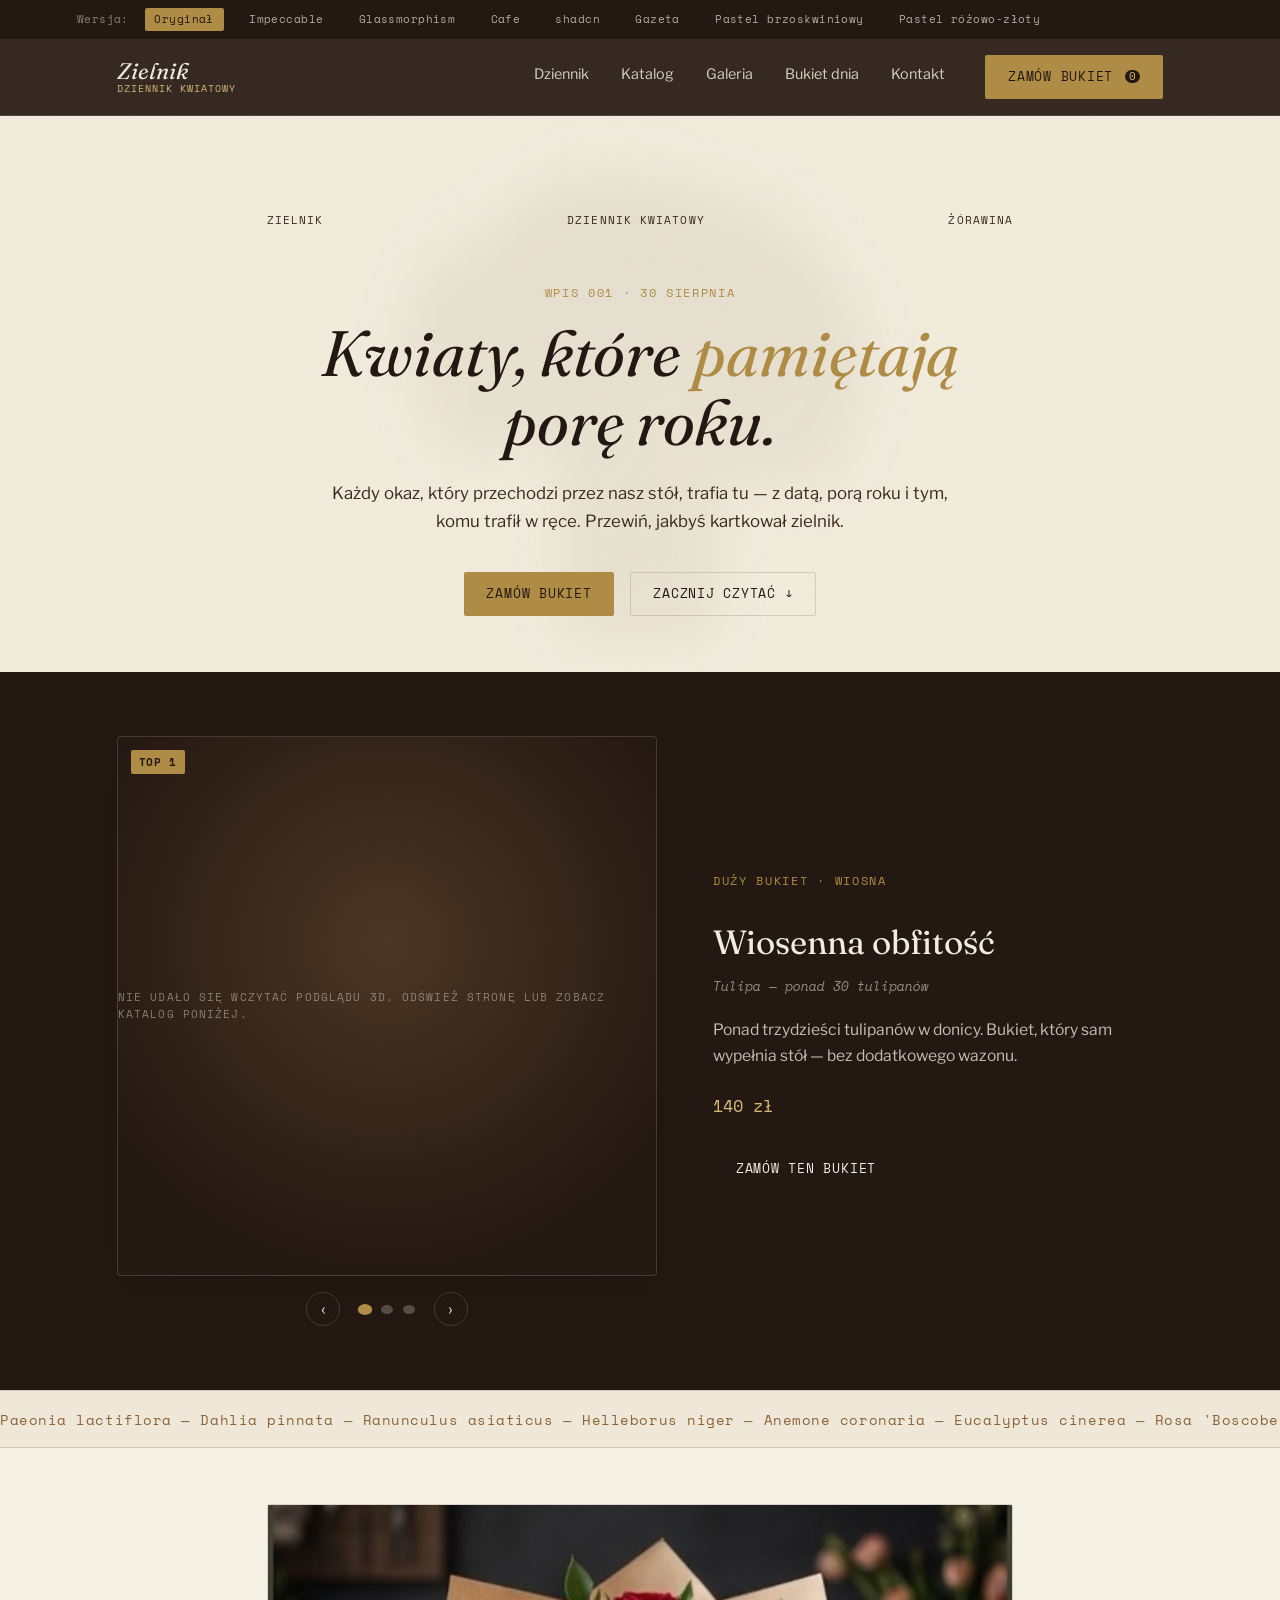
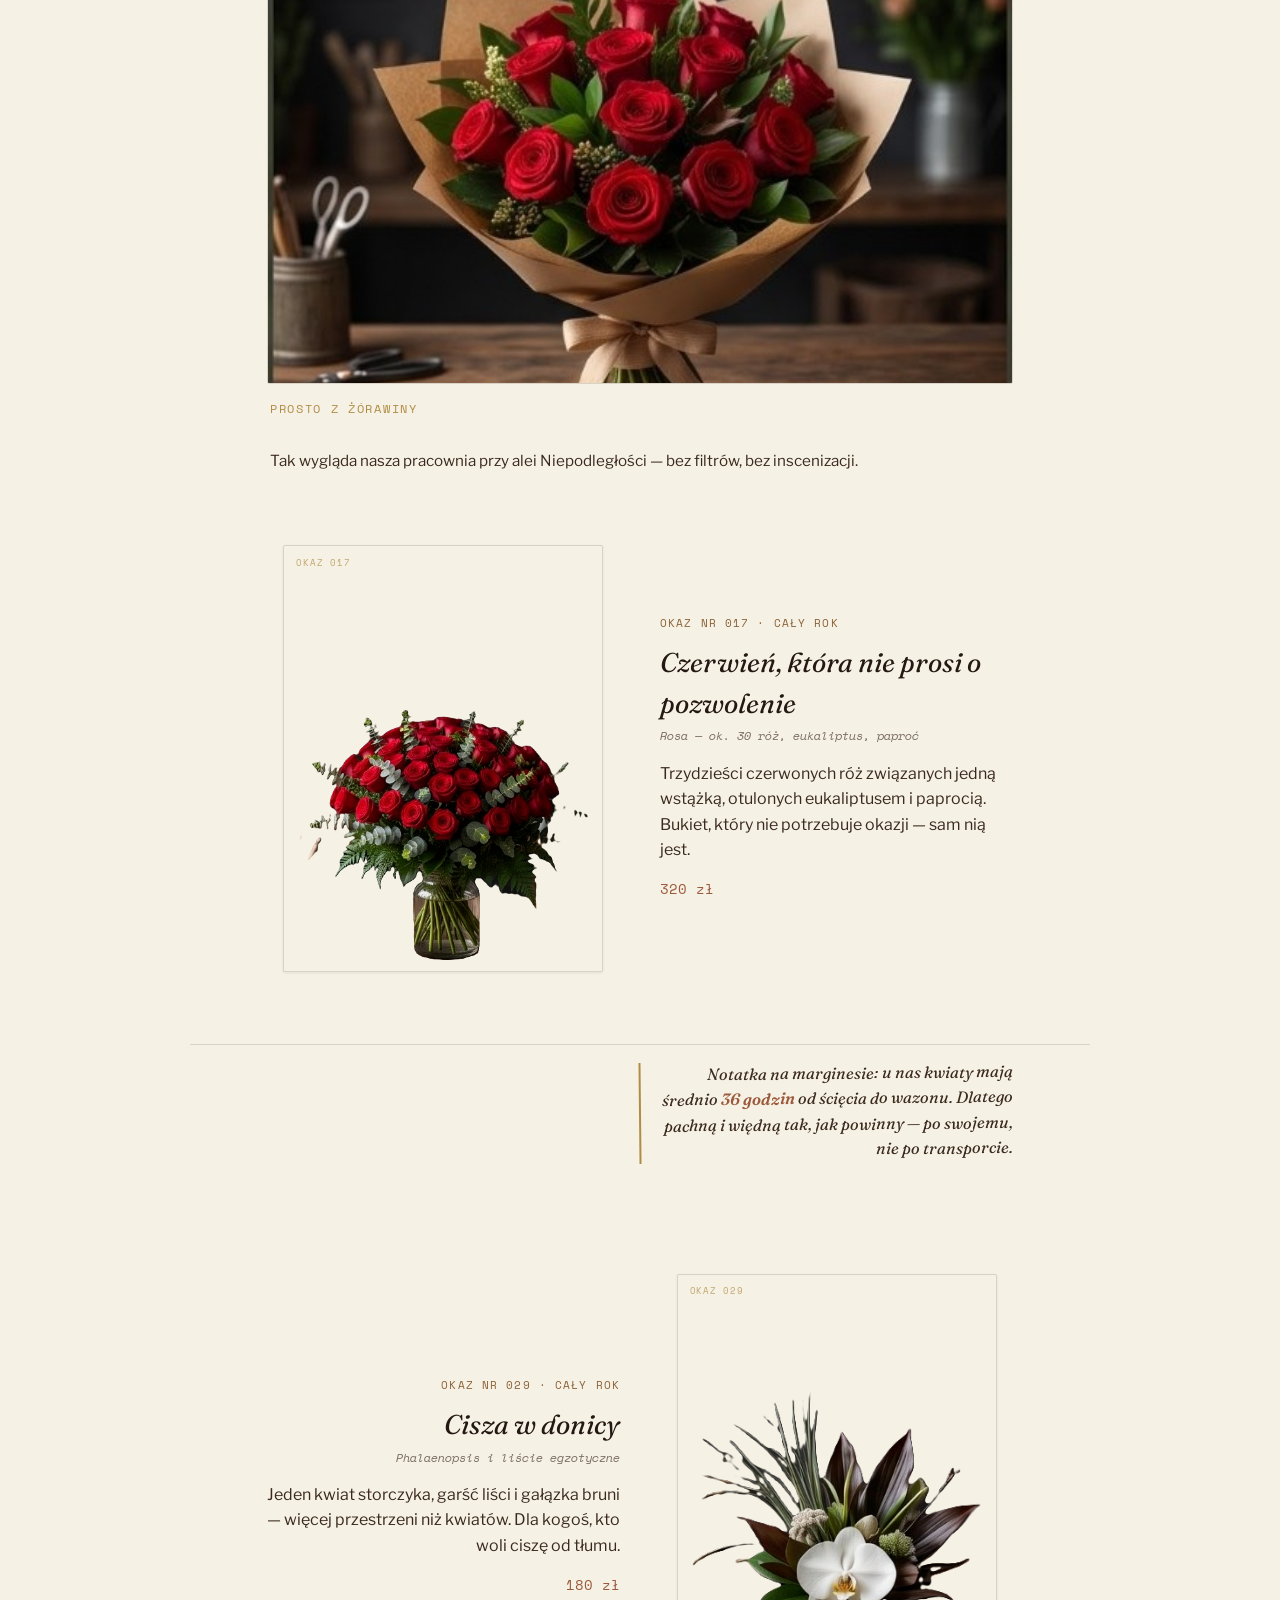
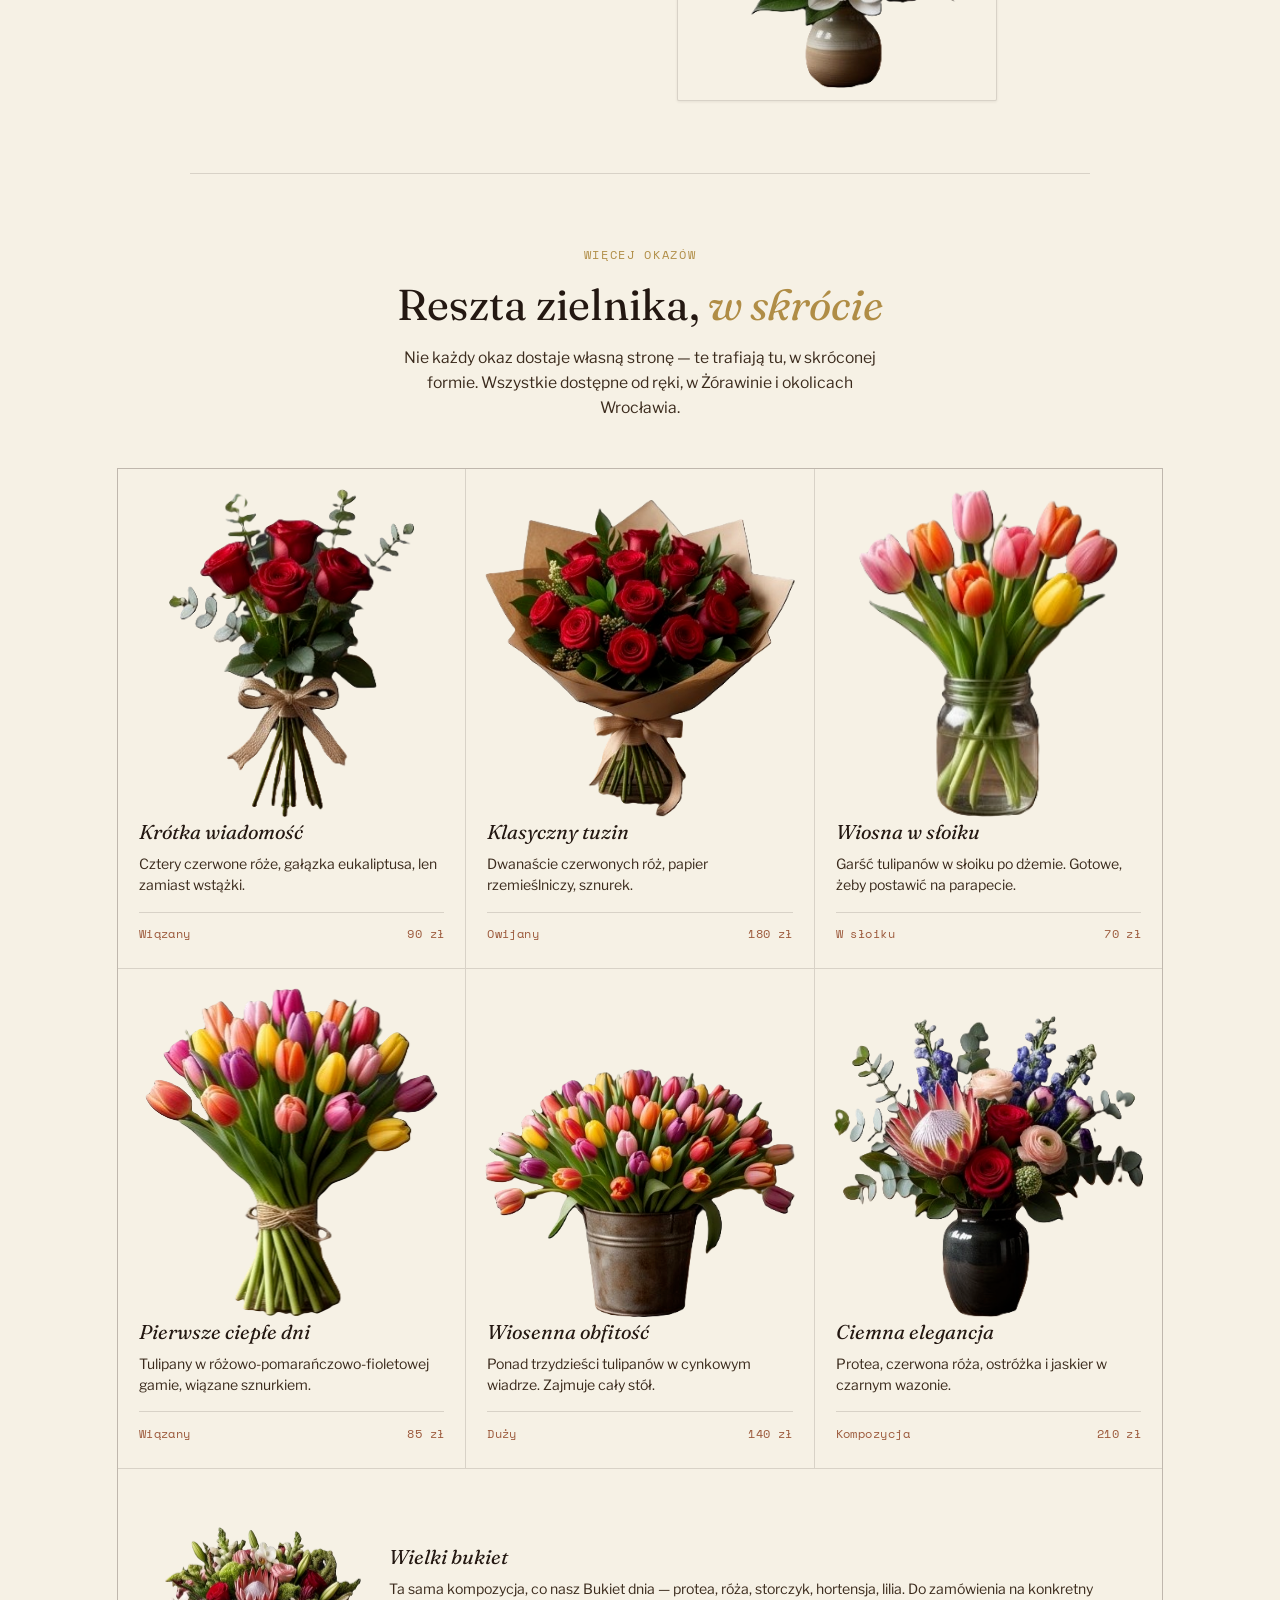
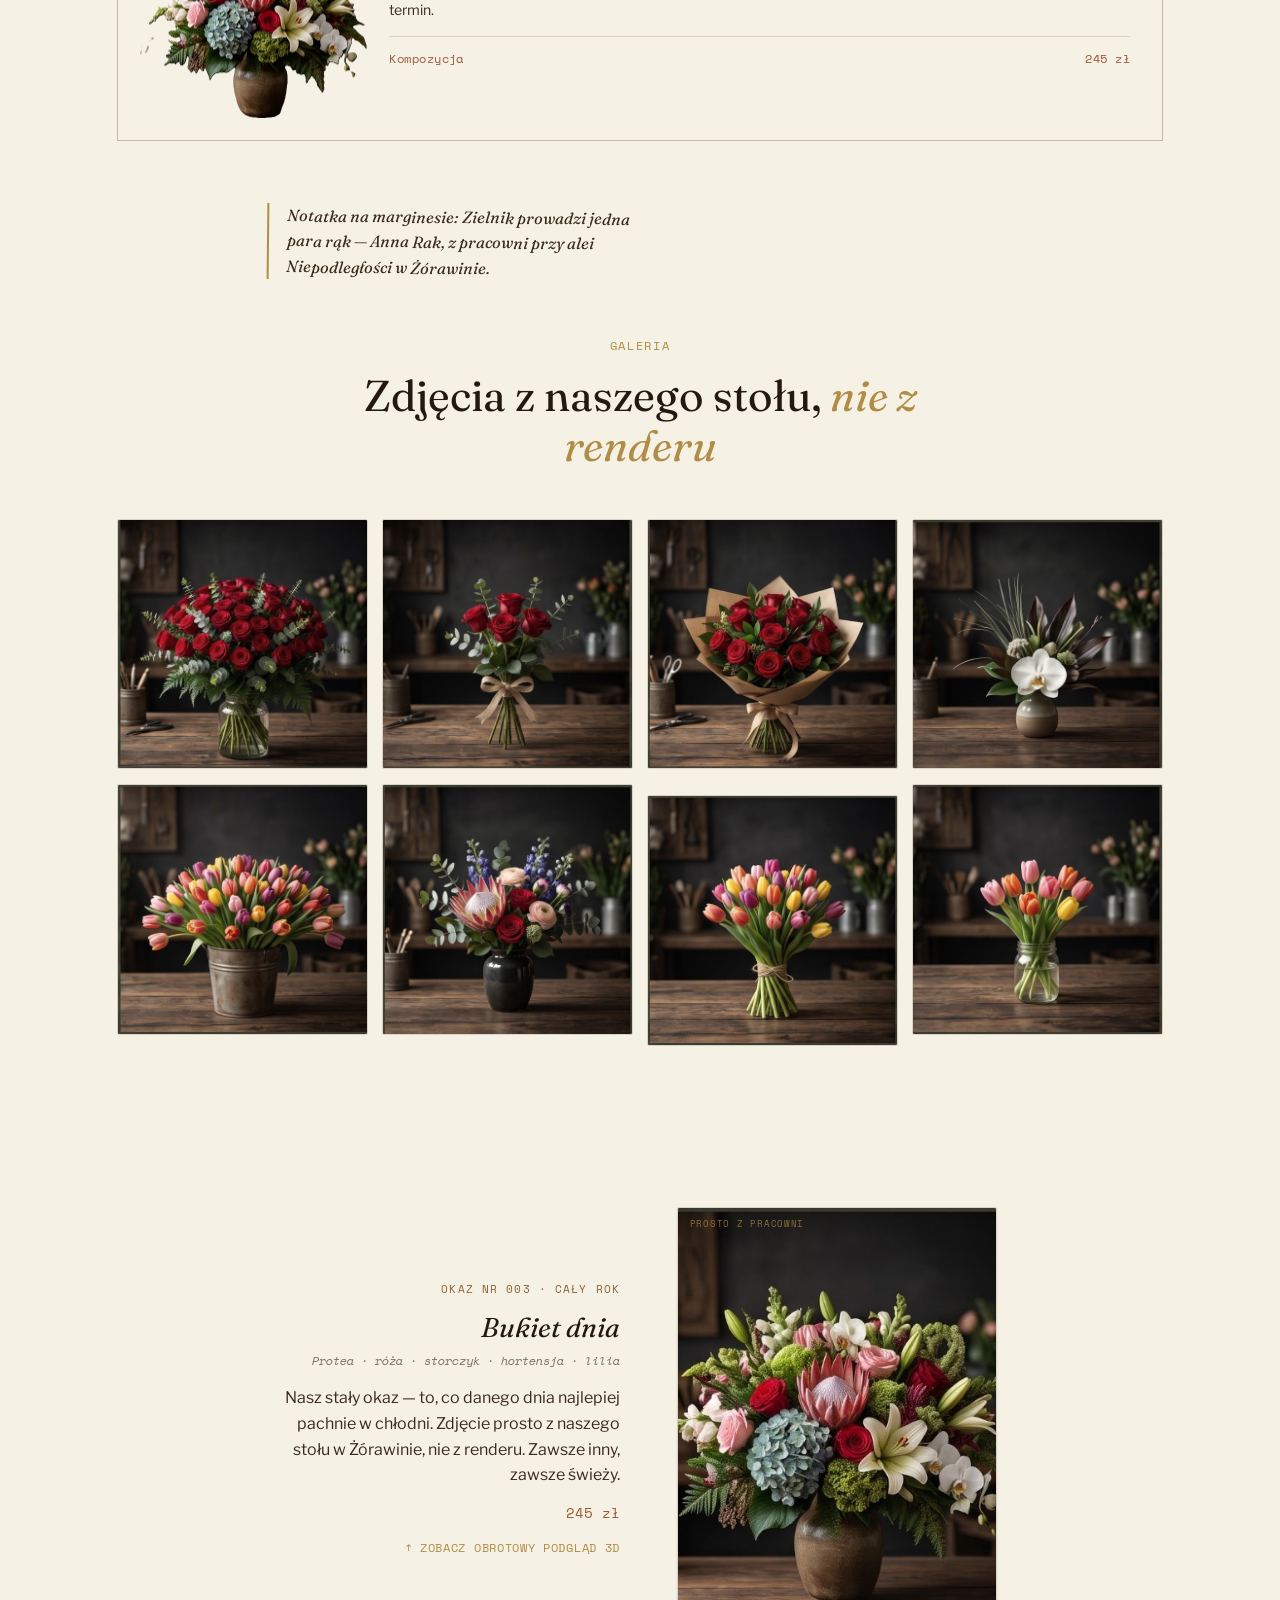
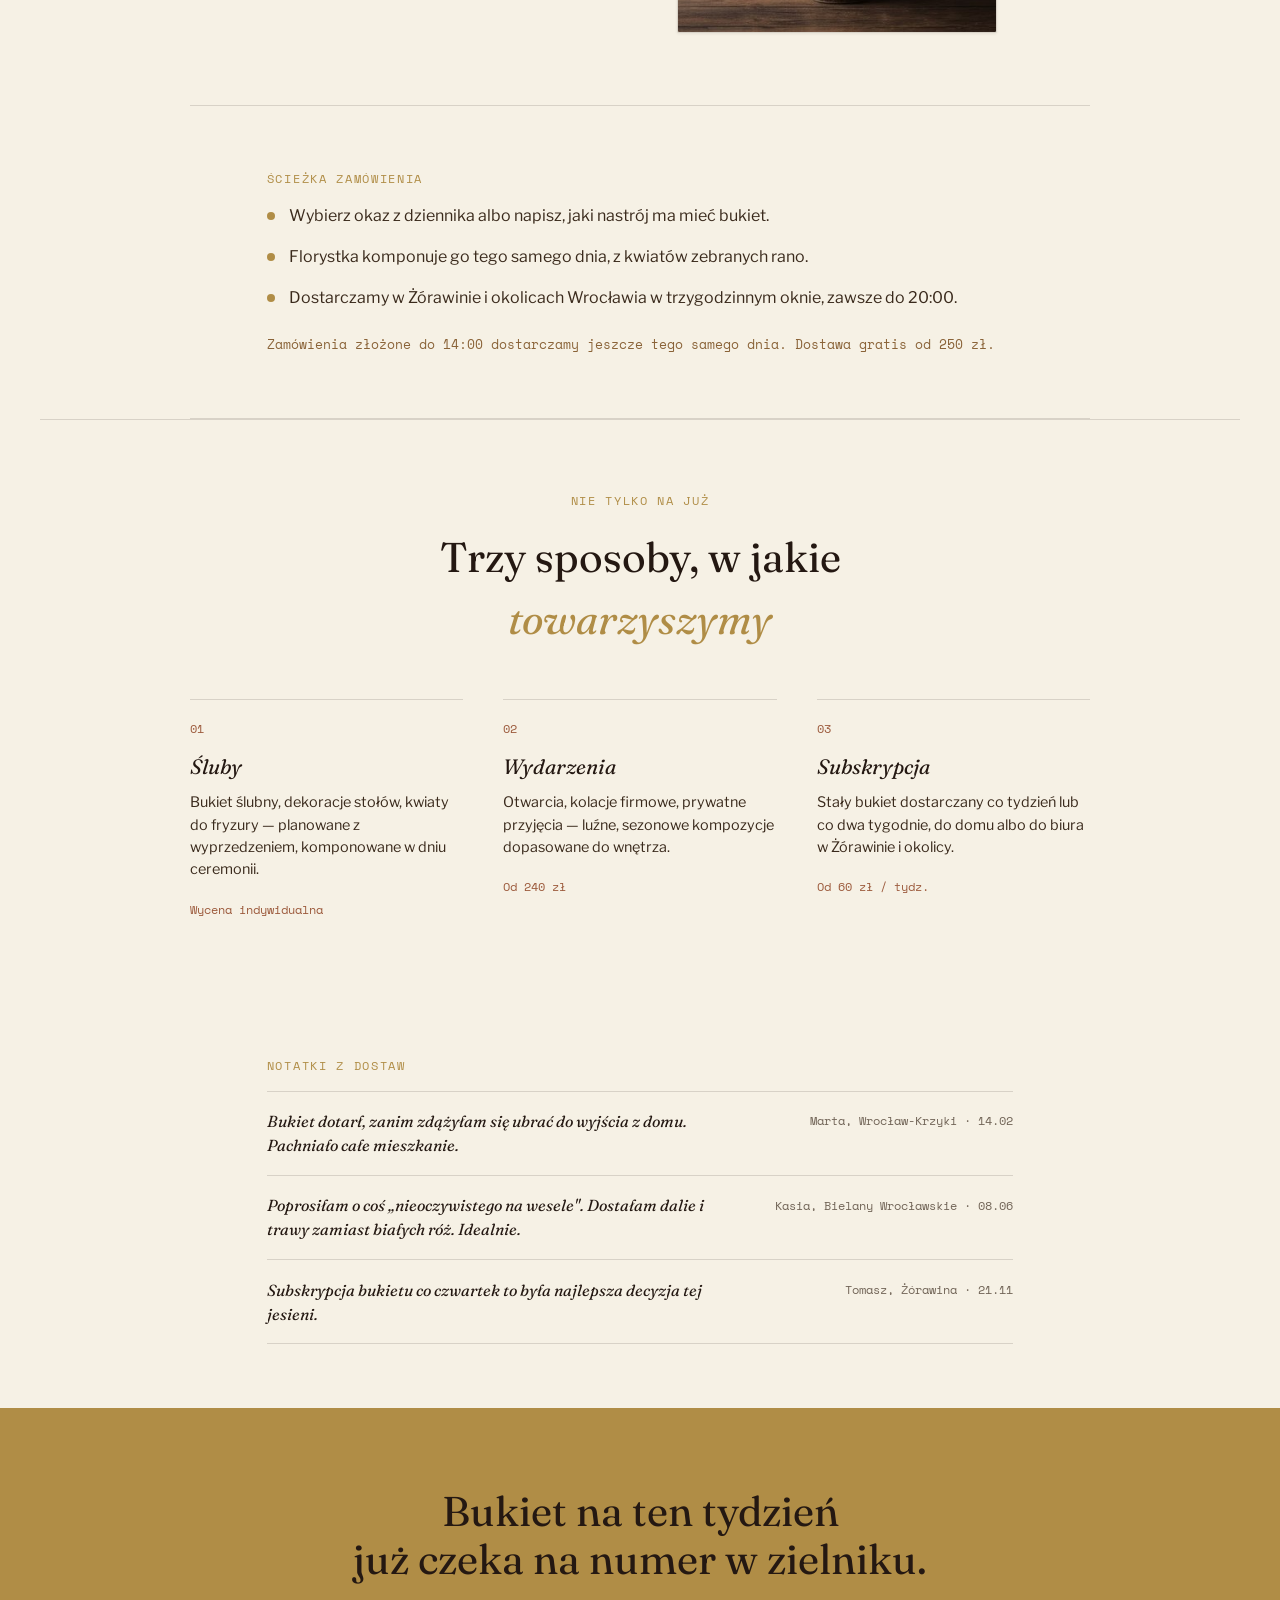
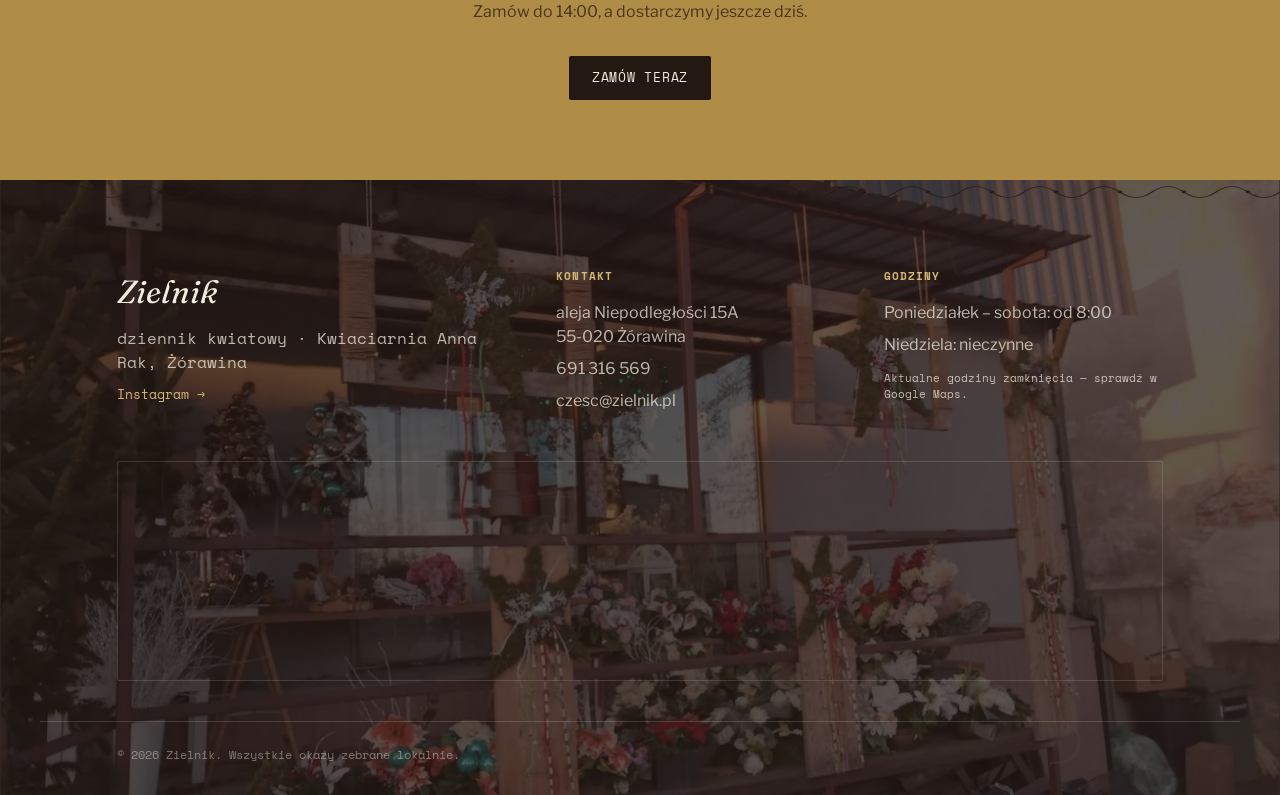
==== commit 44fa70f8: "Add shadcn and Gazeta versions; add cross-version switcher to every page New alternatywy/shadcn and " ====
--- a/index.html
+++ b/index.html
@@ -9,7 +9,7 @@
 <link rel="preconnect" href="https://fonts.googleapis.com">
 <link rel="preconnect" href="https://fonts.gstatic.com" crossorigin>
 <link href="https://fonts.googleapis.com/css2?family=Fraunces:ital,opsz,wght@0,9..144,300;0,9..144,400;0,9..144,500;0,9..144,600;1,9..144,400;1,9..144,500&family=Libre+Franklin:wght@300;400;500;600&family=Space+Mono:wght@400;700&display=swap" rel="stylesheet">
-<link rel="stylesheet" href="css/style.css?v=11">
+<link rel="stylesheet" href="css/style.css?v=12">
 <script type="importmap">
 {
   "imports": {
@@ -26,6 +26,18 @@
 </script>
 </head>
 <body>
+
+<div class="switcher mono">
+  <span>Wersja:</span>
+  <a href="index.html" class="is-active">Oryginał</a>
+  <a href="alternatywy/impeccable/index.html">Impeccable</a>
+  <a href="alternatywy/glassmorphism/index.html">Glassmorphism</a>
+  <a href="alternatywy/cafe/index.html">Cafe</a>
+  <a href="alternatywy/shadcn/index.html">shadcn</a>
+  <a href="alternatywy/gazeta/index.html">Gazeta</a>
+  <a href="warianty/pastel-brzoskwiniowy/index.html">Pastel brzoskwiniowy</a>
+  <a href="warianty/pastel-rozowo-zloty/index.html">Pastel różowo-złoty</a>
+</div>
 
 <div class="grain" aria-hidden="true"></div>
 <a class="skip-link" href="#glowna-tresc">Przejdź do treści</a>
--- a/css/style.css
+++ b/css/style.css
@@ -111,9 +111,16 @@
 }
 [data-reveal].is-visible { opacity: 1; transform: none; }
 
+/* ============ VERSION SWITCHER ============ */
+.switcher { position: sticky; top: 0; z-index: 200; background: var(--ink); color: var(--parchment); display: flex; gap: 1rem; align-items: center; padding: .5rem var(--gutter); font-size: .68rem; letter-spacing: .04em; overflow-x: auto; -webkit-overflow-scrolling: touch; }
+.switcher span { opacity: .5; }
+.switcher a { flex-shrink: 0; padding: .2rem .6rem; border-radius: 2px; opacity: .7; color: var(--parchment); }
+.switcher a:hover { opacity: 1; }
+.switcher a.is-active { background: var(--brass); color: var(--ink); opacity: 1; }
+
 /* ============ NAV ============ */
 .nav {
-  position: sticky; top: 0; z-index: 100;
+  position: sticky; top: 1.9rem; z-index: 100;
   background: rgba(36,24,18,0.92);
   backdrop-filter: blur(10px);
   border-bottom: 1px solid var(--line-on-dark);
